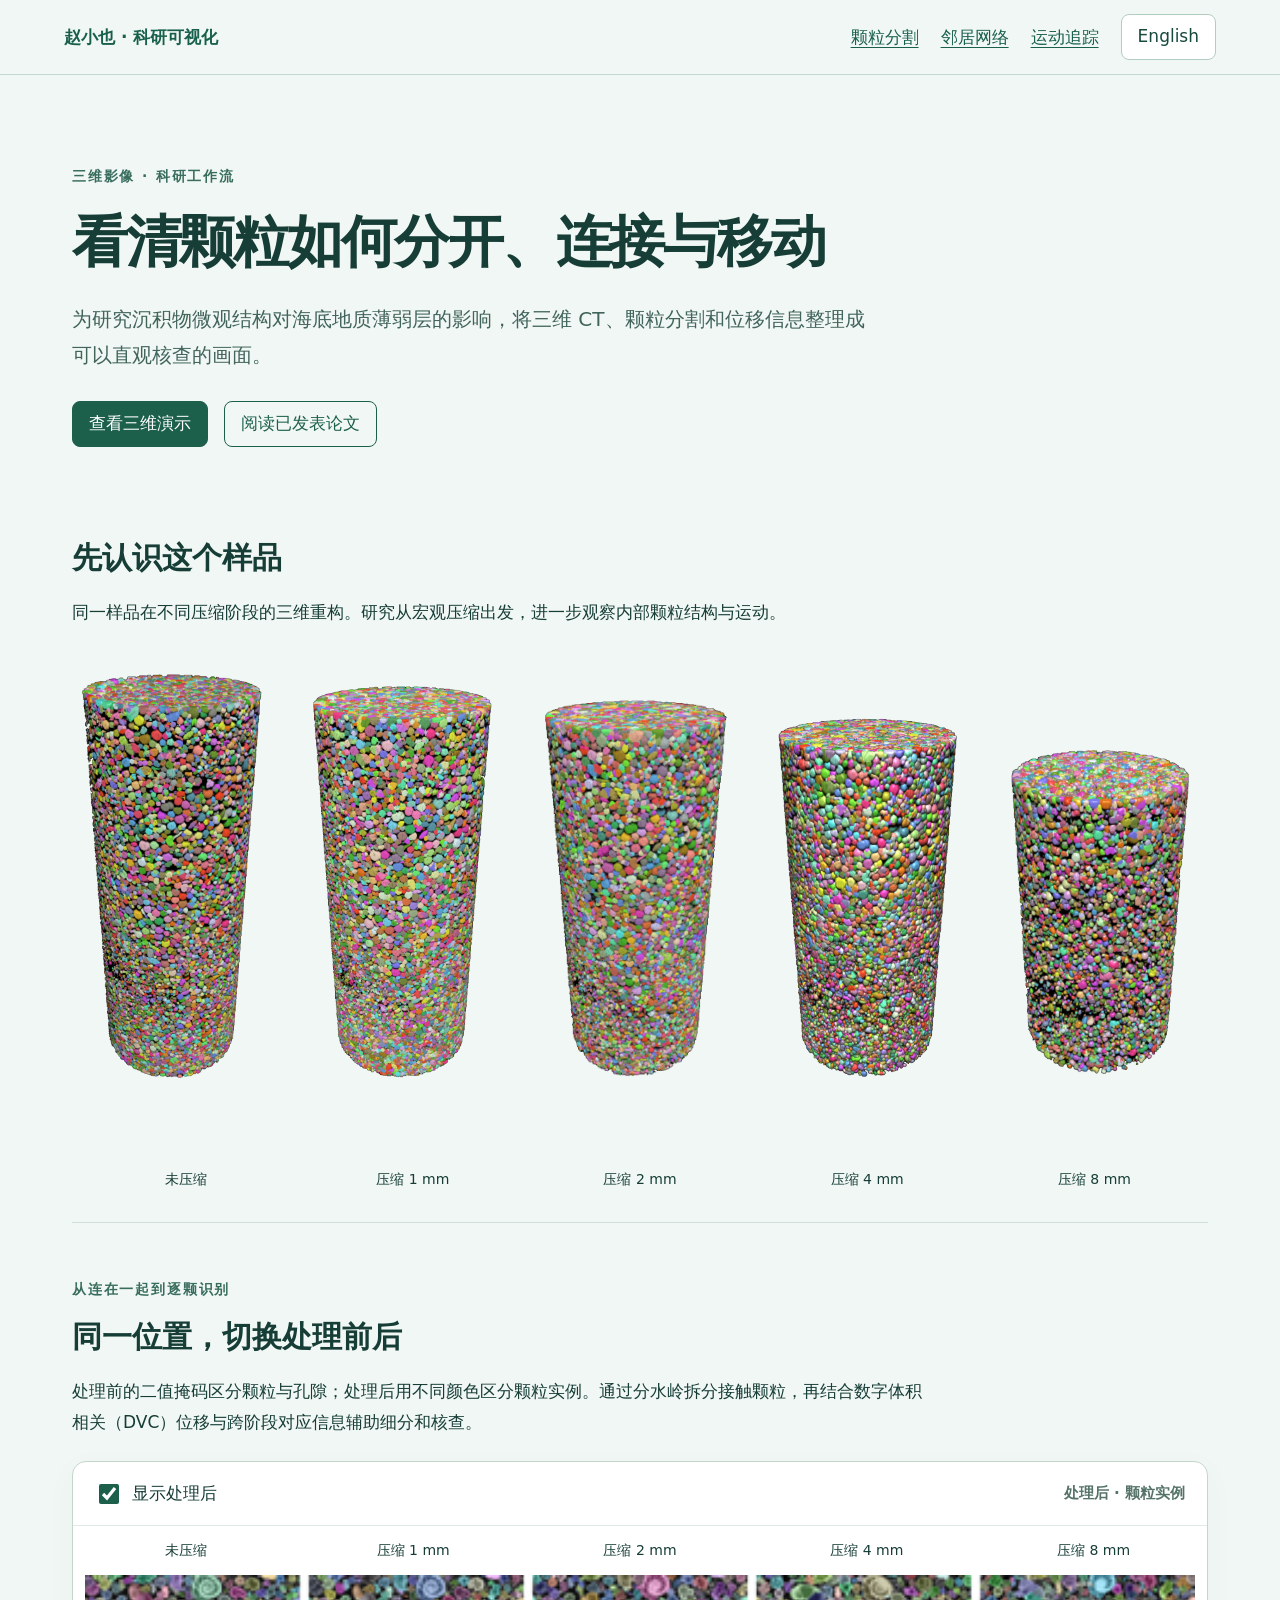
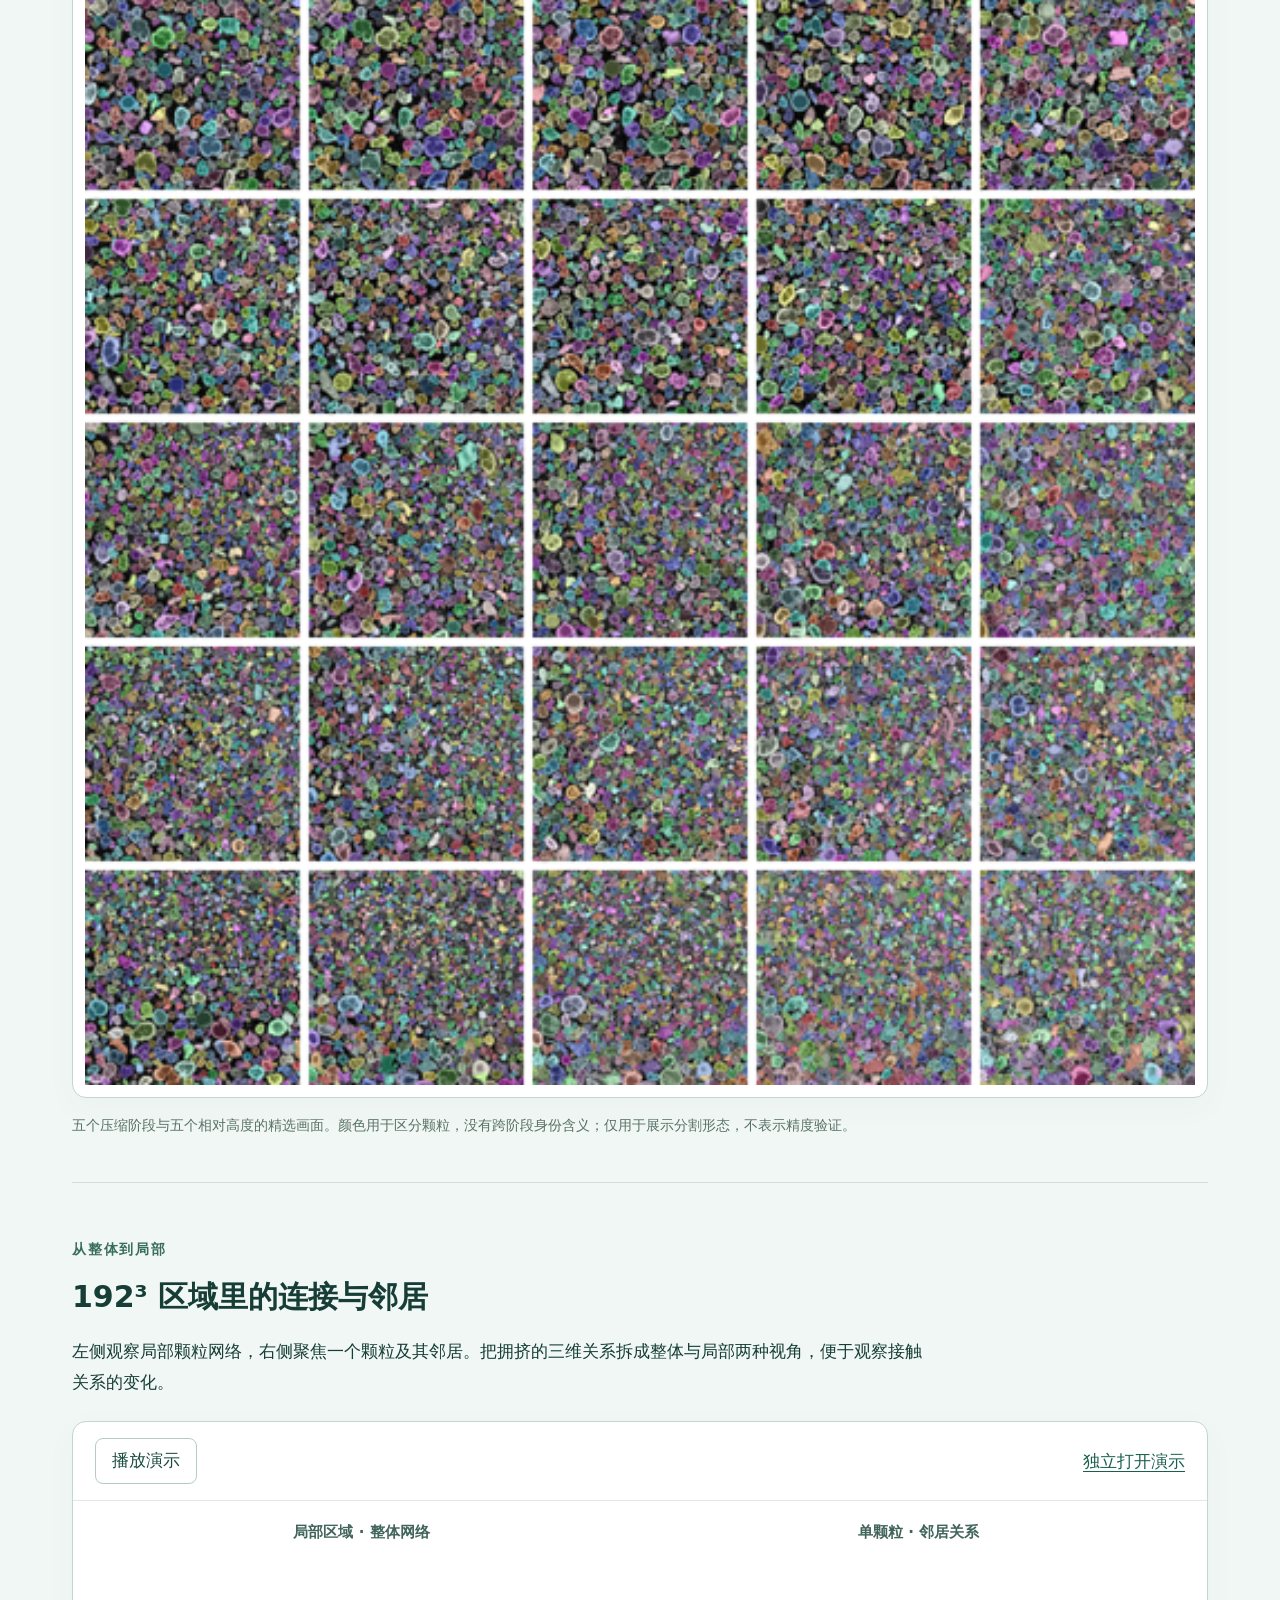
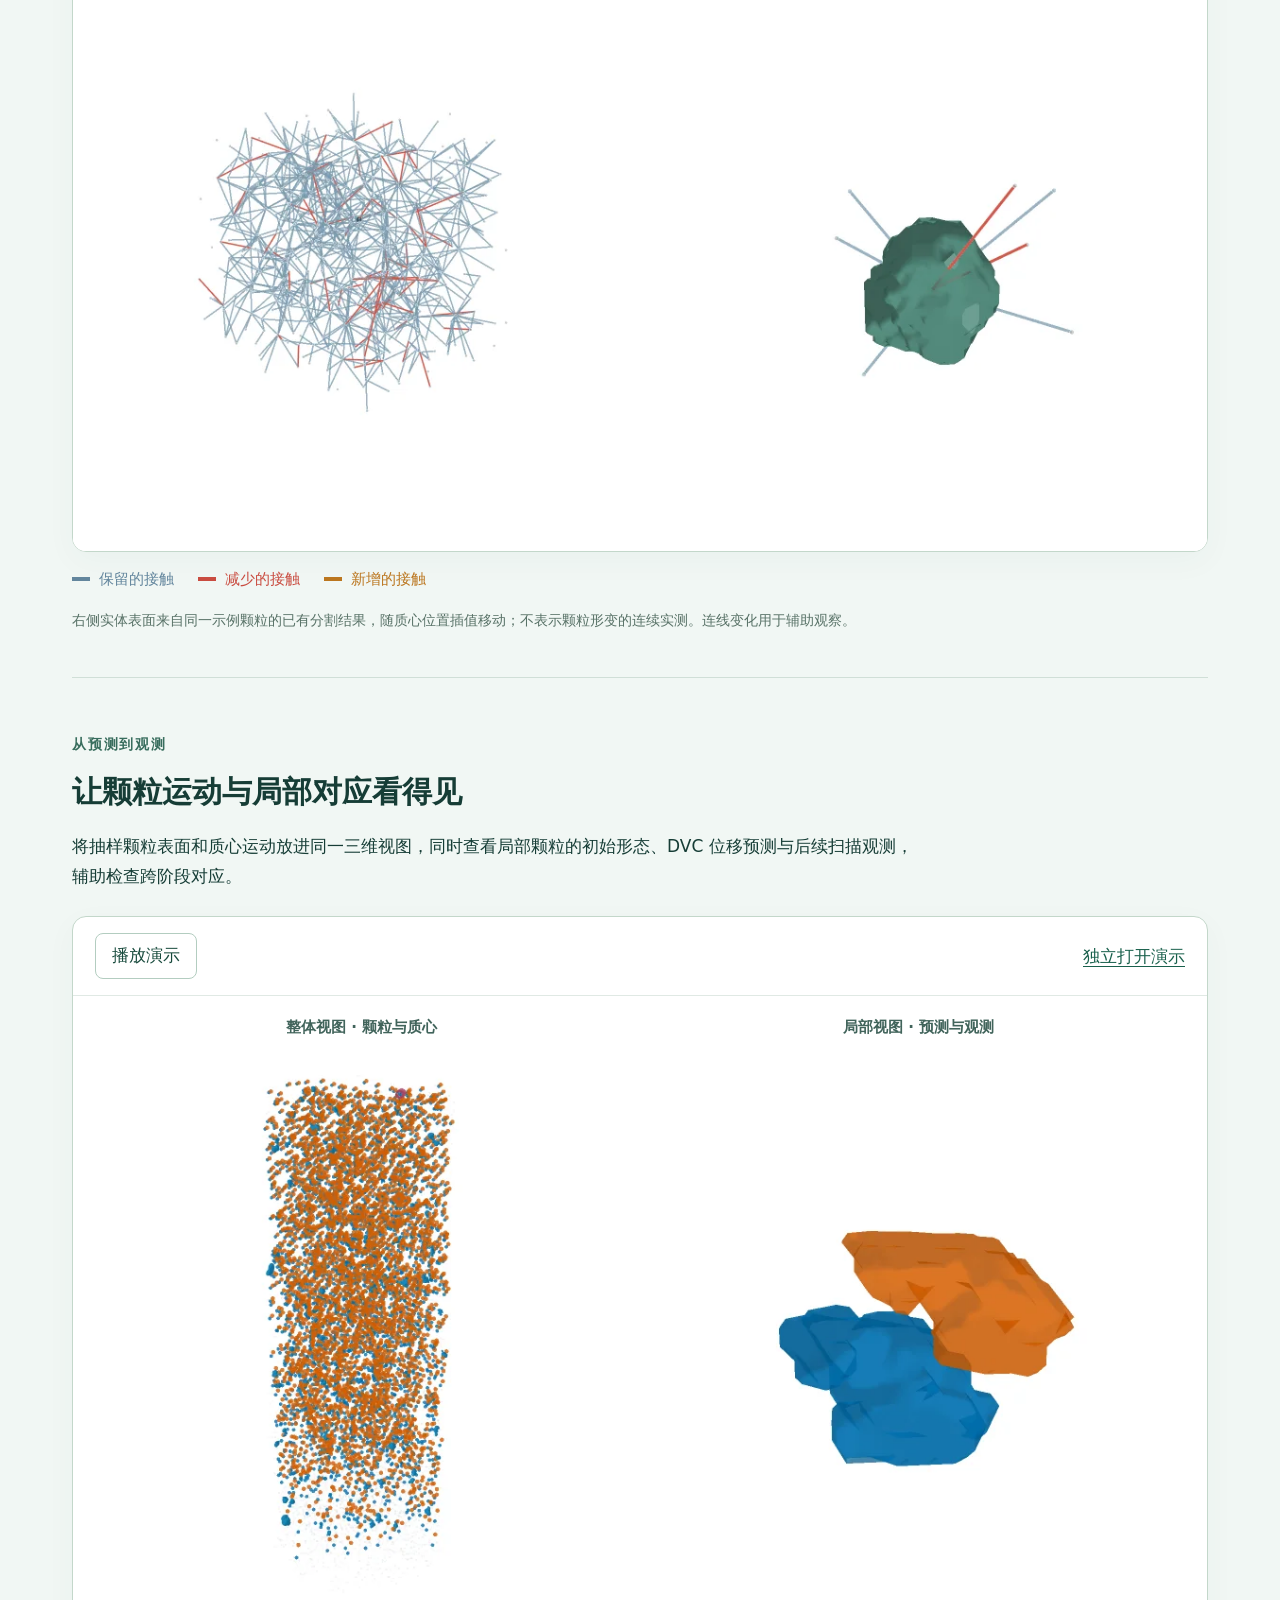
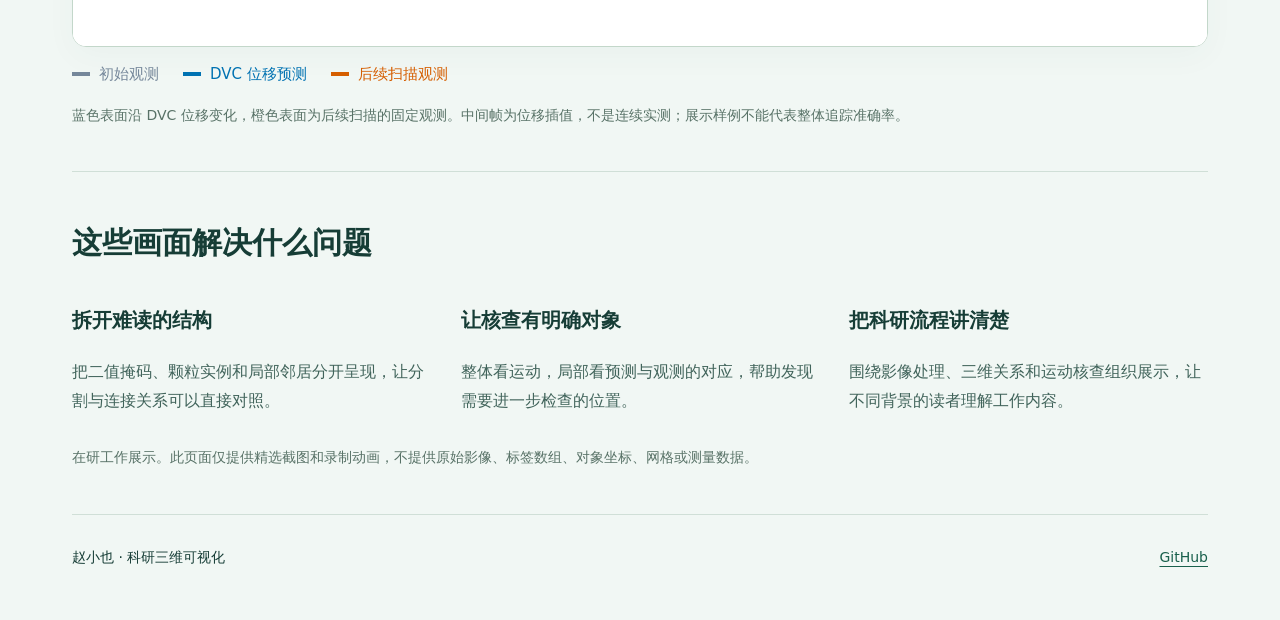
==== docs/index.html @ e80235df "Publish raster-only research visualization showcase" ====
<!doctype html><html lang="zh-CN"><head><meta charset="utf-8"><meta name="viewport" content="width=device-width,initial-scale=1"><meta name="description" content="赵小也的科研三维可视化作品展示：颗粒分割、邻居网络与DVC运动。"><title>科研三维可视化 · 赵小也</title><link rel="stylesheet" href="style.css"></head><body>
<nav><a class="brand" href="#" data-t="name"></a><div><a href="#segmentation" data-t="navSeg"></a><a href="#contacts" data-t="navContact"></a><a href="#motion" data-t="navMotion"></a><button id="language" type="button">English</button></div></nav>
<main><header><p class="eyebrow" data-t="eyebrow"></p><h1 data-t="title"></h1><p class="lead" data-t="lead"></p><div class="actions"><a class="button" href="#contacts" data-t="start"></a><a class="button secondary" href="https://doi.org/10.1016/j.aiig.2026.100273" target="_blank" rel="noopener" data-t="paper"></a></div></header>
<section class="overview"><h2 data-t="sampleTitle"></h2><p data-t="sampleText"></p><div class="stage-figure"><div class="stage-images" style="aspect-ratio:9774935/4310360"><img class="stage-render" style="left:0.000000%;top:0.000000%;width:18.290209%;height:88.218362%" data-stage-alt="0" src="assets/stage-0-3d.png" alt=""><img class="stage-render" style="left:19.457756%;top:2.388014%;width:18.484767%;height:88.218362%" data-stage-alt="1" src="assets/stage-1-3d.png" alt=""><img class="stage-render" style="left:38.569934%;top:7.070036%;width:24.349031%;height:78.309677%" data-stage-alt="2" src="assets/stage-2-3d.png" alt=""><img class="stage-render" style="left:61.532133%;top:8.992103%;width:17.589058%;height:77.411910%" data-stage-alt="4" src="assets/stage-4-3d.png" alt=""><img class="stage-render" style="left:80.431686%;top:2.388014%;width:19.568314%;height:97.611986%" data-stage-alt="8" src="assets/stage-8-3d.png" alt=""></div><div class="mosaic-head"><span data-t="s0"></span><span data-t="s1"></span><span data-t="s2"></span><span data-t="s4"></span><span data-t="s8"></span></div></div></section>
<section id="segmentation"><div class="section-intro"><p class="eyebrow" data-t="segLabel"></p><h2 data-t="segTitle"></h2><p data-t="segText"></p></div><div class="panel"><div class="control"><label><input type="checkbox" id="processed" checked> <span data-t="toggleSeg"></span></label><strong id="segState"></strong></div><div class="mosaic-head"><span data-t="s0"></span><span data-t="s1"></span><span data-t="s2"></span><span data-t="s4"></span><span data-t="s8"></span></div><img id="segImage" class="mosaic" src="assets/segmentation-after.png?v=20261121b" alt=""></div><p class="caption" data-t="segNote"></p></section>
<section id="contacts"><div class="section-intro"><p class="eyebrow" data-t="contactLabel"></p><h2 data-t="contactTitle"></h2><p data-t="contactText"></p></div><div class="panel"><div class="control"><button data-animation="contacts" data-t="play"></button><a href="viewer.html?demo=contacts" data-t="open"></a></div><div class="view-labels"><strong data-t="network"></strong><strong data-t="neighbors"></strong></div><img id="contactsAnimation" class="animation" src="assets/contacts-poster.webp?v=20261121b" alt=""></div><p class="legend"><span class="retained" data-t="retained"></span><span class="lost" data-t="lost"></span><span class="gained" data-t="gained"></span></p><p class="caption" data-t="contactNote"></p></section>
<section id="motion"><div class="section-intro"><p class="eyebrow" data-t="motionLabel"></p><h2 data-t="motionTitle"></h2><p data-t="motionText"></p></div><div class="panel"><div class="control"><button data-animation="motion" data-t="play"></button><a href="viewer.html?demo=motion" data-t="open"></a></div><div class="view-labels"><strong data-t="global"></strong><strong data-t="local"></strong></div><img id="motionAnimation" class="animation" src="assets/motion-poster.webp" alt=""></div><p class="legend"><span class="initial" data-t="initial"></span><span class="prediction" data-t="prediction"></span><span class="observed" data-t="observed"></span></p><p class="caption" data-t="motionNote"></p></section>
<section class="closing"><h2 data-t="valueTitle"></h2><div class="value-grid"><article><h3 data-t="v1"></h3><p data-t="v1Text"></p></article><article><h3 data-t="v2"></h3><p data-t="v2Text"></p></article><article><h3 data-t="v3"></h3><p data-t="v3Text"></p></article></div><p class="caption" data-t="scope"></p></section>
</main><footer><span data-t="footer"></span><a href="https://github.com/zhaoxiaoye1/ct-visualization-showcase">GitHub</a></footer><script src="app.js?v=20261121b"></script></body></html>
---- docs/style.css ----
*{box-sizing:border-box}html{scroll-behavior:smooth;scroll-padding-top:90px}body{margin:0;background:#f1f7f4;color:#163d36;font:17px/1.8 system-ui,-apple-system,"Microsoft YaHei",sans-serif}nav{position:sticky;top:0;z-index:2;display:flex;align-items:center;justify-content:space-between;padding:14px max(5vw,20px);border-bottom:1px solid #c5d8ce;background:#f1f7f4f5;backdrop-filter:blur(12px)}nav div{display:flex;gap:22px;align-items:center}a{color:#19604c;text-underline-offset:4px}.brand{text-decoration:none;font-weight:750}.eyebrow{font-size:14px;letter-spacing:.13em;color:#386d5d;font-weight:650}main{max-width:1200px;padding:0 32px;margin:auto}header{max-width:900px;padding:75px 0 40px}h1{font-size:clamp(36px,4.4vw,60px);line-height:1.25;letter-spacing:-.04em;margin:18px 0 24px}h2{font-size:30px;line-height:1.4;margin:10px 0 18px}h3{font-size:20px}p{margin:14px 0;max-width:920px}.lead{font-size:20px;color:#41645b;max-width:800px}section{padding:40px 0 30px;border-bottom:1px solid #d0dfd7}.section-intro{max-width:850px;margin-bottom:24px}.actions,.control{display:flex;gap:16px;align-items:center;flex-wrap:wrap}.actions{margin-top:28px}button,.button{font:inherit;line-height:1.4;cursor:pointer;border:1px solid #b3cdc0;border-radius:8px;padding:10px 16px;color:#174a3c;background:white;text-decoration:none}.button{background:#1c604b;color:white;border-color:#1c604b}.secondary{background:transparent;color:#1c604b}.panel{border:1px solid #c3d7ca;background:white;border-radius:14px;overflow:hidden;box-shadow:0 9px 32px #1c604b09}.control{padding:16px 22px;border-bottom:1px solid #e0e9e4;justify-content:space-between}.control label{display:flex;align-items:center;gap:10px}.control input{width:20px;height:20px;accent-color:#1c604b}.control strong{font-size:15px;color:#557369}.stages{display:grid;grid-template-columns:repeat(5,1fr);gap:14px;margin:24px 0 12px}.stages figure{margin:0;display:flex;flex-direction:column;justify-content:flex-end}.stages img{width:100%;height:270px;object-fit:contain}.stages figcaption{text-align:center;font-size:15px}.mosaic{display:block;width:100%;height:auto}.animation{display:block;width:100%;aspect-ratio:1200/640;object-fit:contain;background:white}.view-labels{display:grid;grid-template-columns:1fr 1fr;text-align:center;padding:18px 10px 0;font-size:15px;color:#41645b}.caption{font-size:14px;line-height:1.7;color:#587267;margin-top:16px}.legend{display:flex;gap:24px;flex-wrap:wrap;font-size:15px}.legend span:before{content:"";display:inline-block;width:18px;height:4px;margin-right:9px;vertical-align:middle;background:currentColor}.retained{color:#63869d}.lost{color:#c94c40}.gained{color:#bb761f}.initial{color:#75879a}.prediction{color:#0072b2}.observed{color:#d55e00}.value-grid{display:grid;grid-template-columns:repeat(3,1fr);gap:30px}.value-grid p{color:#41645b;font-size:16px}footer{max-width:1200px;margin:auto;padding:30px 32px 50px;display:flex;justify-content:space-between;font-size:14px}button:focus-visible,a:focus-visible,input:focus-visible{outline:3px solid #e0a73c;outline-offset:4px}.viewer main{max-width:1450px}.viewer header{padding:25px 0 10px}.viewer h1{font-size:32px}.viewer section{padding-top:0}@media(max-width:700px){body{font-size:16px}nav{align-items:flex-start;gap:16px}nav div{gap:12px;flex-wrap:wrap;justify-content:flex-end;font-size:14px}nav div a{display:none}main{padding:0 18px}header{padding-top:42px}h2{font-size:25px}.lead{font-size:18px}.stages{gap:5px}.stages img{height:150px}.stages figcaption{font-size:12px}.value-grid{grid-template-columns:1fr;gap:4px}.view-labels{font-size:12px;padding-top:12px}.legend{gap:12px}.control{padding:12px;gap:10px}footer{padding:24px 18px}.control strong{font-size:13px}}@media(prefers-reduced-motion:reduce){html{scroll-behavior:auto}}
.mosaic-head{display:grid;grid-template-columns:repeat(5,1fr);text-align:center;font-size:14px;padding:12px 0}.mosaic{padding:0 12px 12px}@media(max-width:700px){.mosaic-head{font-size:11px}}
.stage-figure{margin-top:28px}.stage-images{position:relative;width:100%}.stage-render{position:absolute;object-fit:contain}.stage-figure>.mosaic-head{padding:10px 0 0}
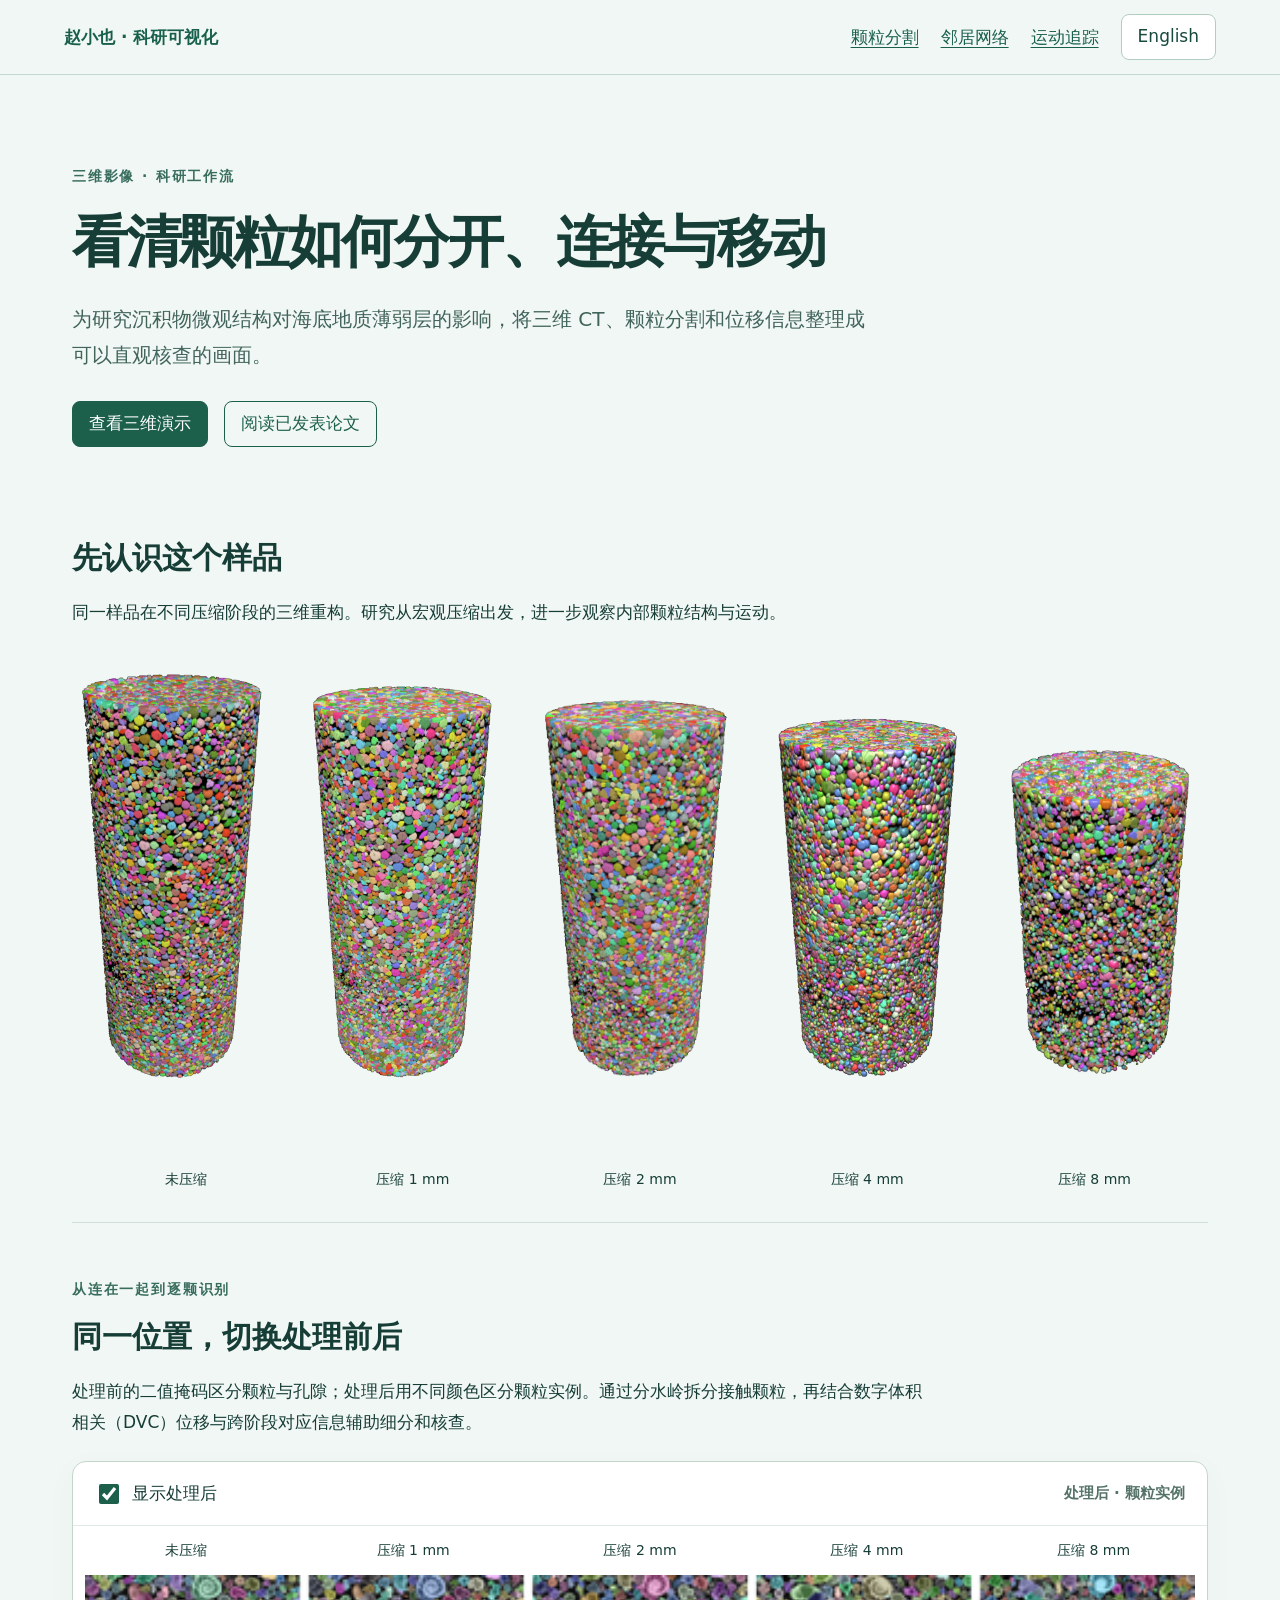
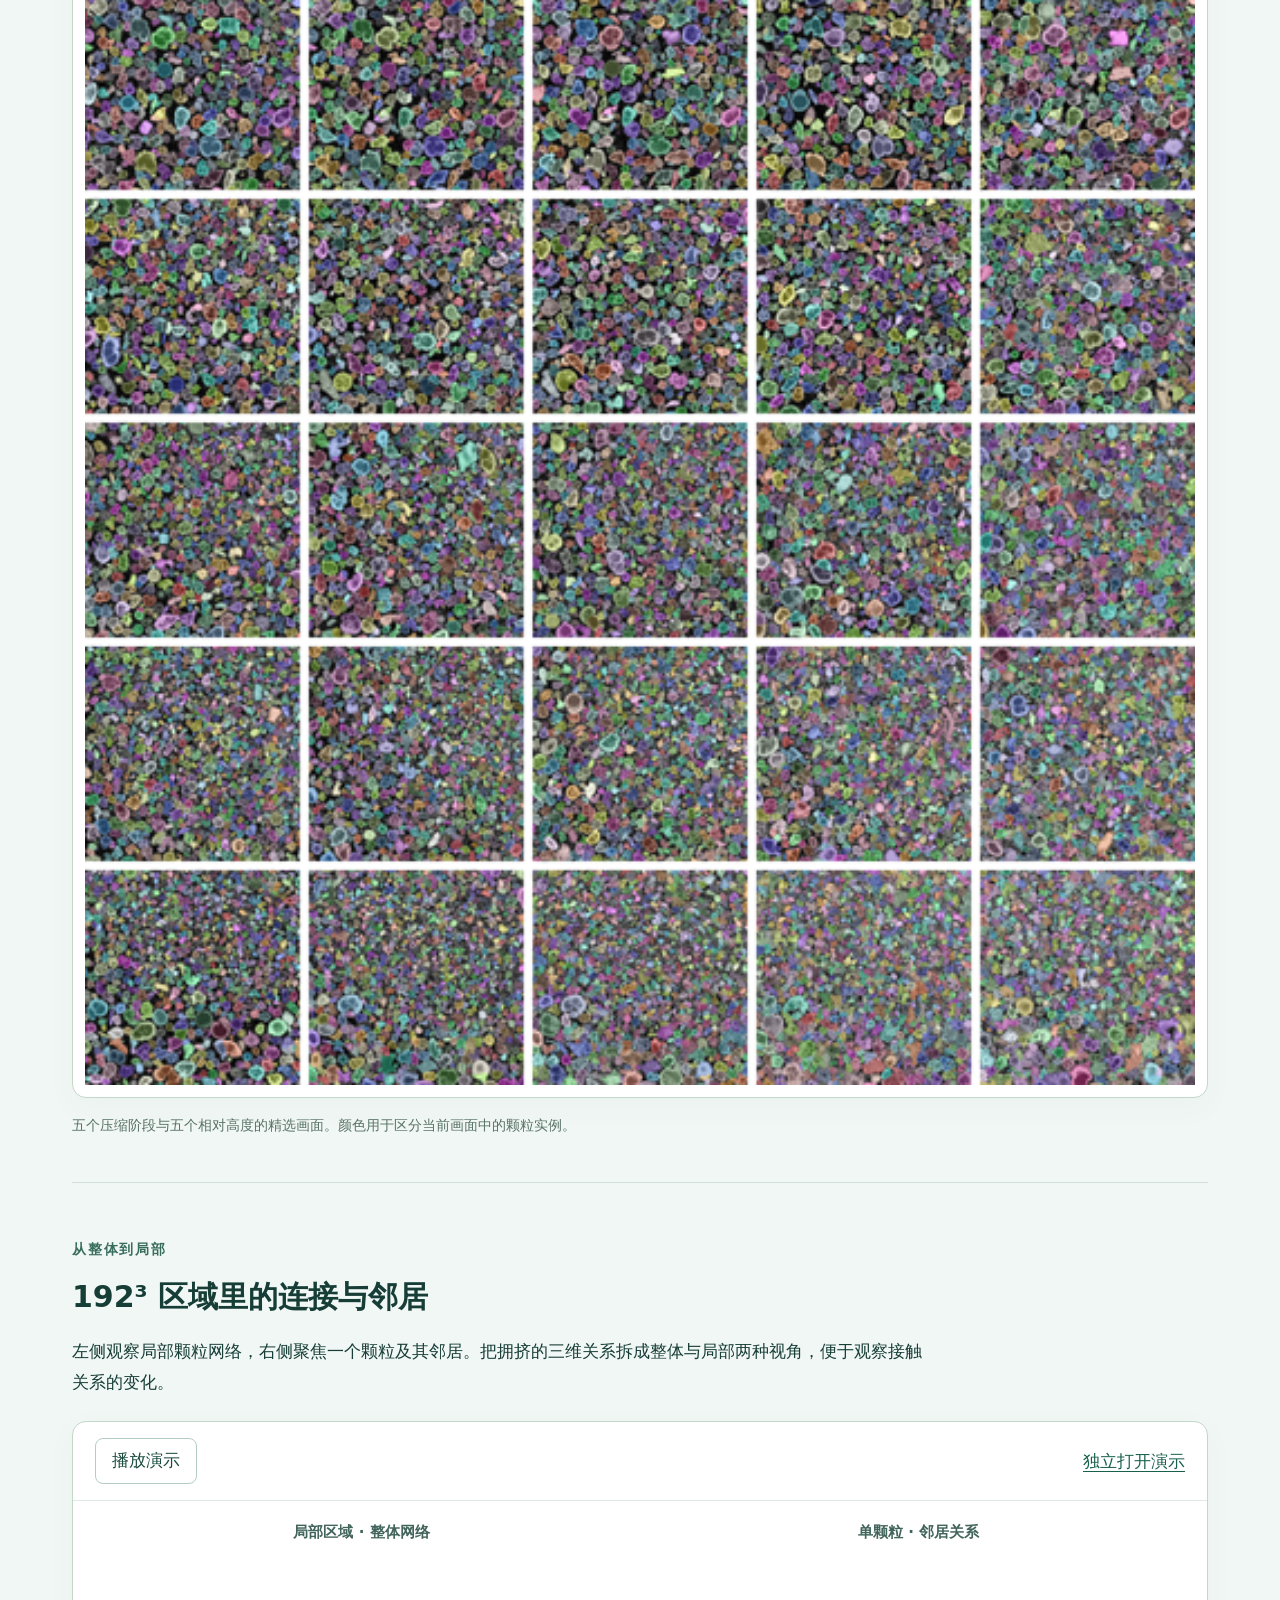
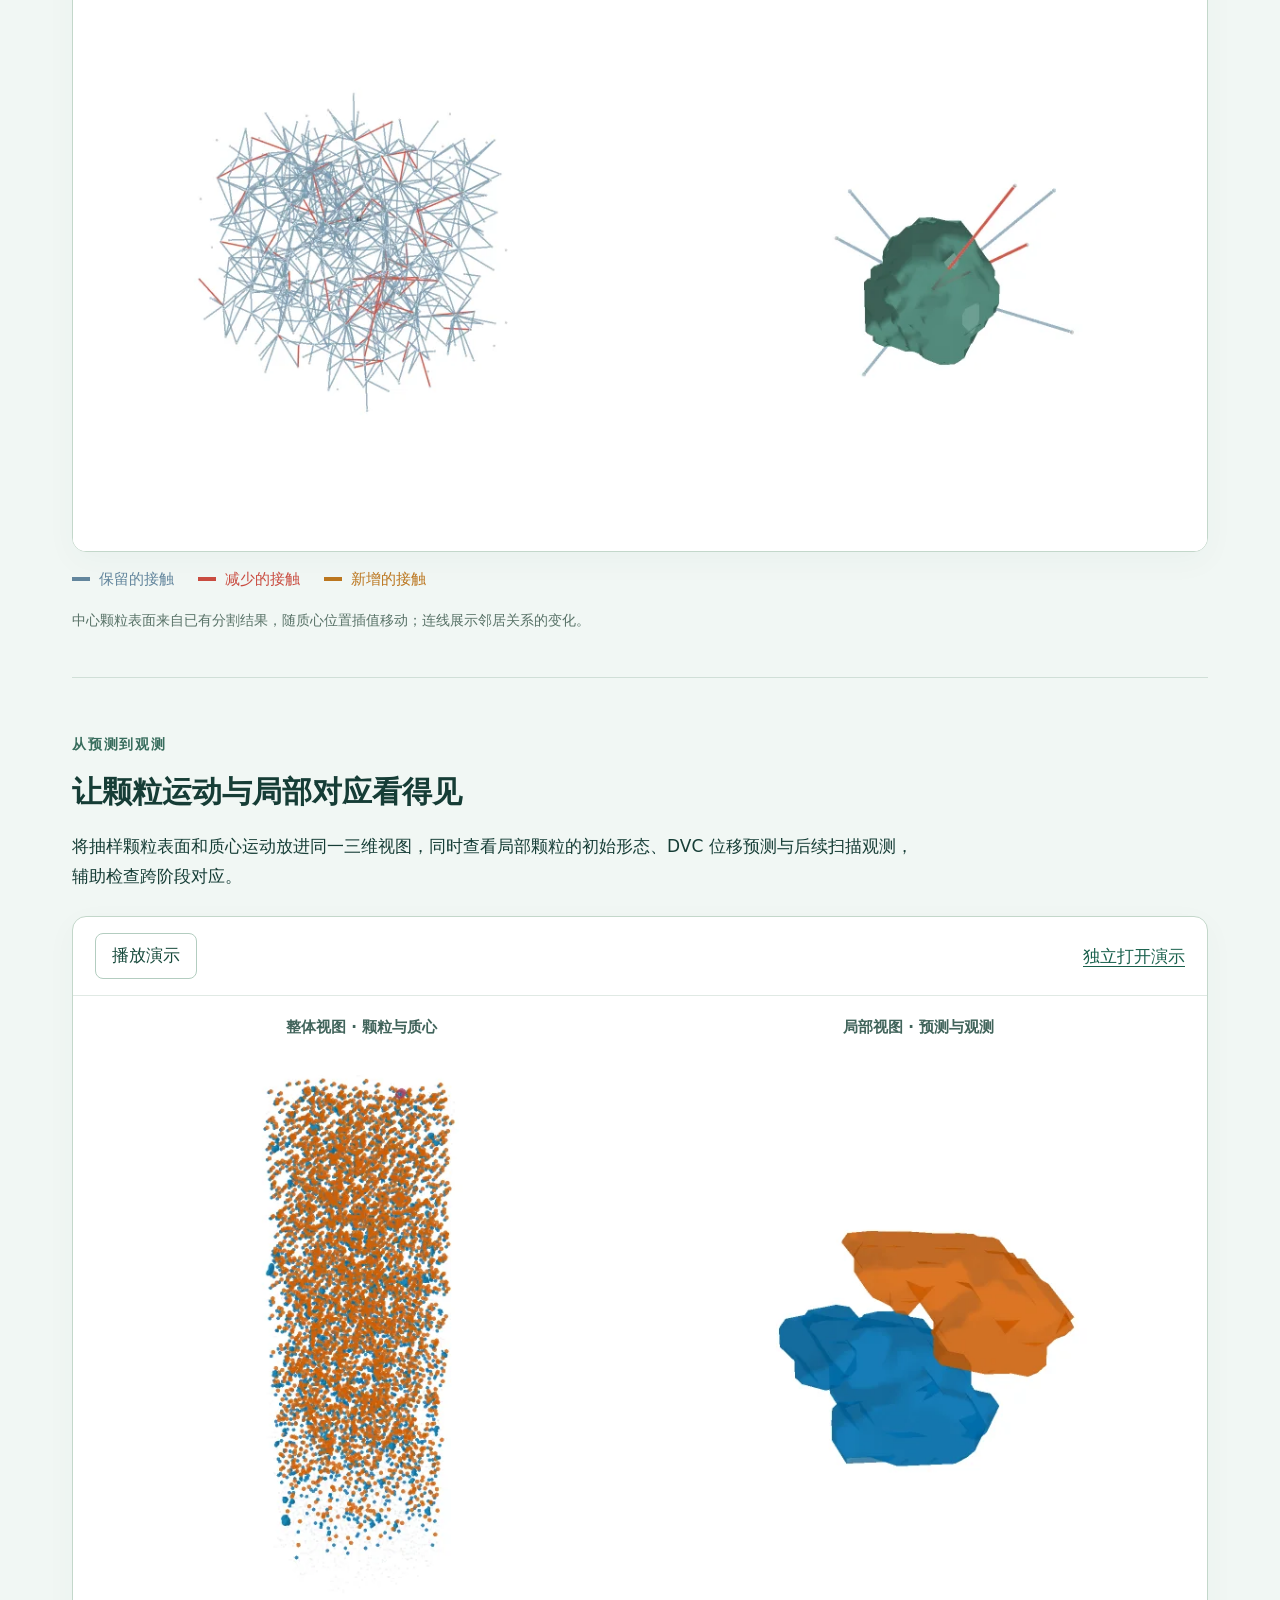
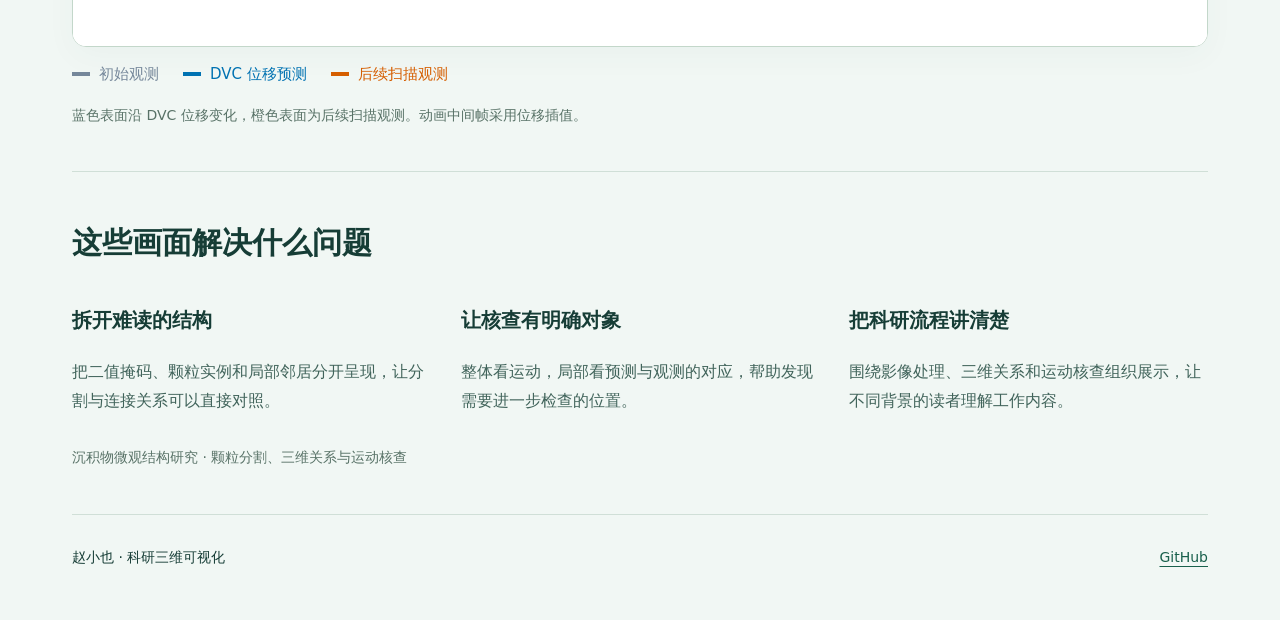
==== commit 7f40632f: "Simplify project introductions and presentation notes" ====
--- a/docs/index.html
+++ b/docs/index.html
@@ -6,4 +6,4 @@
 <section id="contacts"><div class="section-intro"><p class="eyebrow" data-t="contactLabel"></p><h2 data-t="contactTitle"></h2><p data-t="contactText"></p></div><div class="panel"><div class="control"><button data-animation="contacts" data-t="play"></button><a href="viewer.html?demo=contacts" data-t="open"></a></div><div class="view-labels"><strong data-t="network"></strong><strong data-t="neighbors"></strong></div><img id="contactsAnimation" class="animation" src="assets/contacts-poster.webp?v=20261121b" alt=""></div><p class="legend"><span class="retained" data-t="retained"></span><span class="lost" data-t="lost"></span><span class="gained" data-t="gained"></span></p><p class="caption" data-t="contactNote"></p></section>
 <section id="motion"><div class="section-intro"><p class="eyebrow" data-t="motionLabel"></p><h2 data-t="motionTitle"></h2><p data-t="motionText"></p></div><div class="panel"><div class="control"><button data-animation="motion" data-t="play"></button><a href="viewer.html?demo=motion" data-t="open"></a></div><div class="view-labels"><strong data-t="global"></strong><strong data-t="local"></strong></div><img id="motionAnimation" class="animation" src="assets/motion-poster.webp" alt=""></div><p class="legend"><span class="initial" data-t="initial"></span><span class="prediction" data-t="prediction"></span><span class="observed" data-t="observed"></span></p><p class="caption" data-t="motionNote"></p></section>
 <section class="closing"><h2 data-t="valueTitle"></h2><div class="value-grid"><article><h3 data-t="v1"></h3><p data-t="v1Text"></p></article><article><h3 data-t="v2"></h3><p data-t="v2Text"></p></article><article><h3 data-t="v3"></h3><p data-t="v3Text"></p></article></div><p class="caption" data-t="scope"></p></section>
-</main><footer><span data-t="footer"></span><a href="https://github.com/zhaoxiaoye1/ct-visualization-showcase">GitHub</a></footer><script src="app.js?v=20261121b"></script></body></html>+</main><footer><span data-t="footer"></span><a href="https://github.com/zhaoxiaoye1/ct-visualization-showcase">GitHub</a></footer><script src="app.js?v=20261121c"></script></body></html>
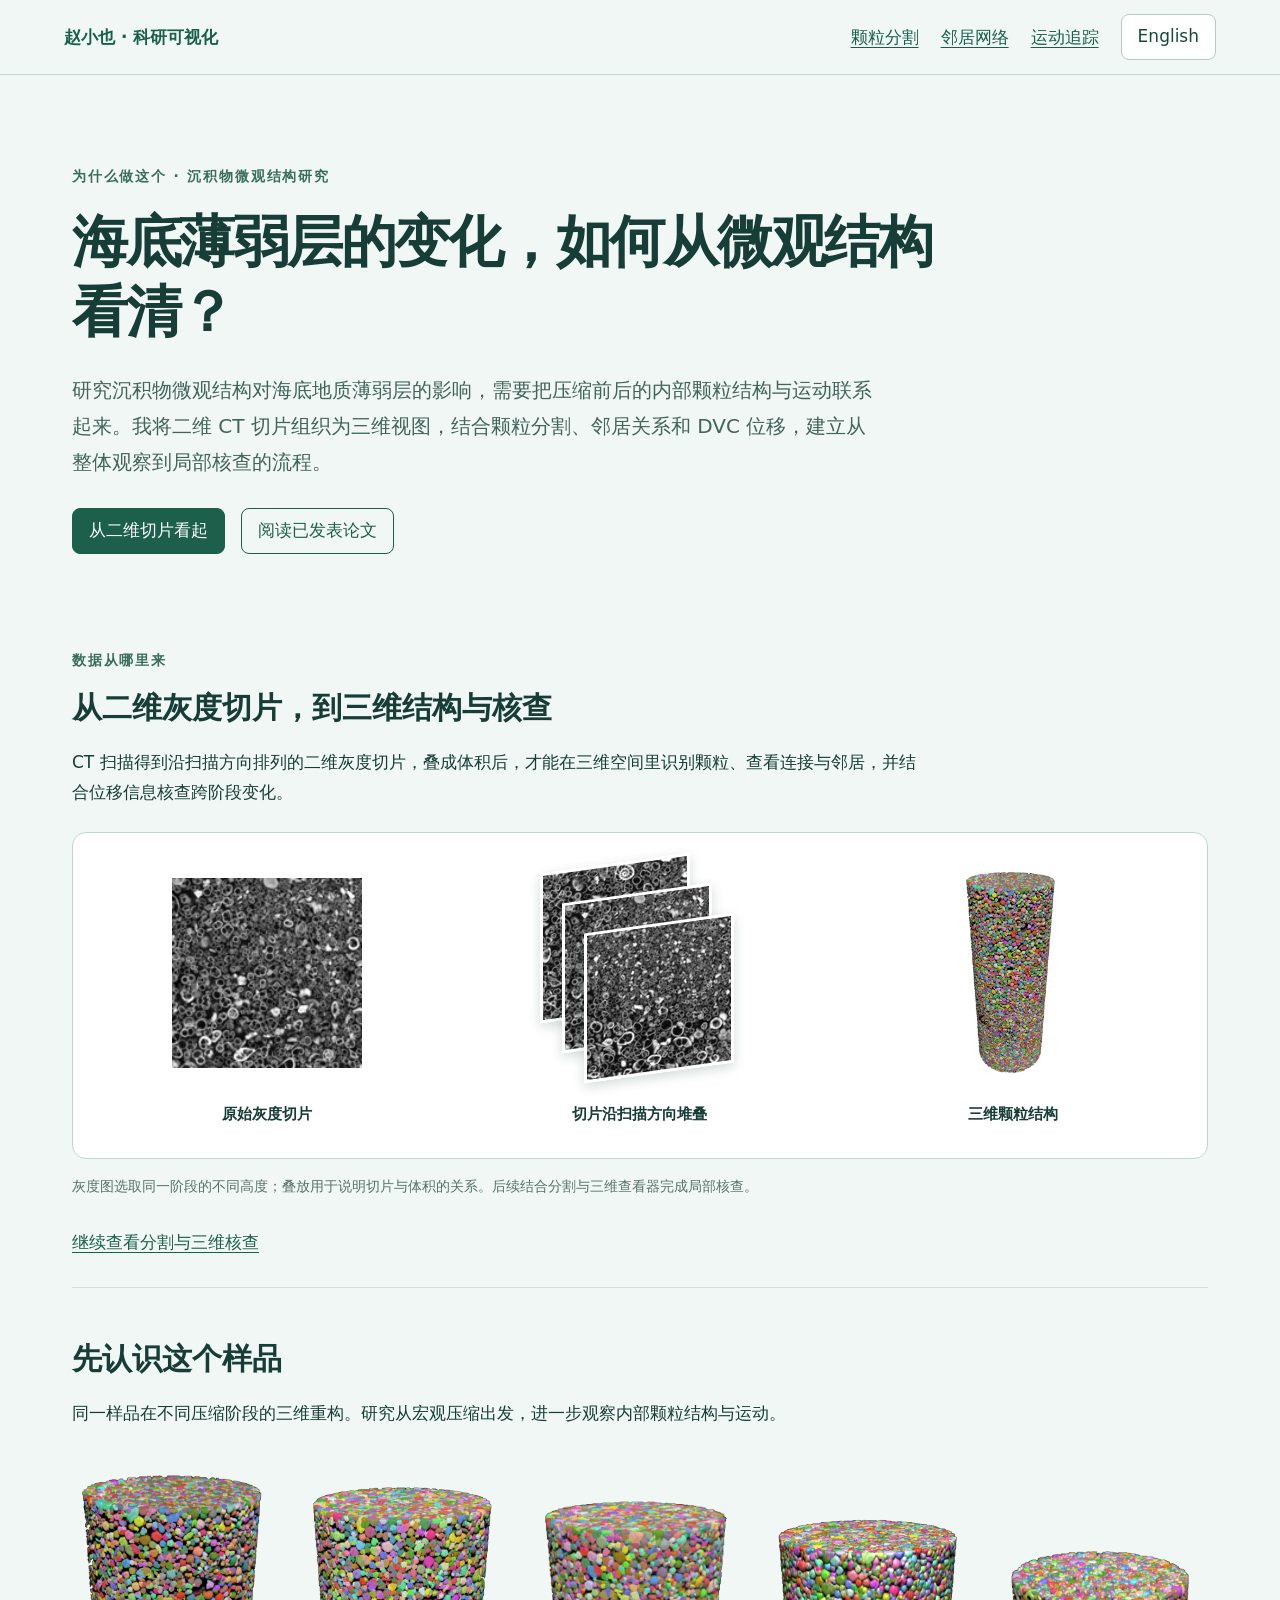
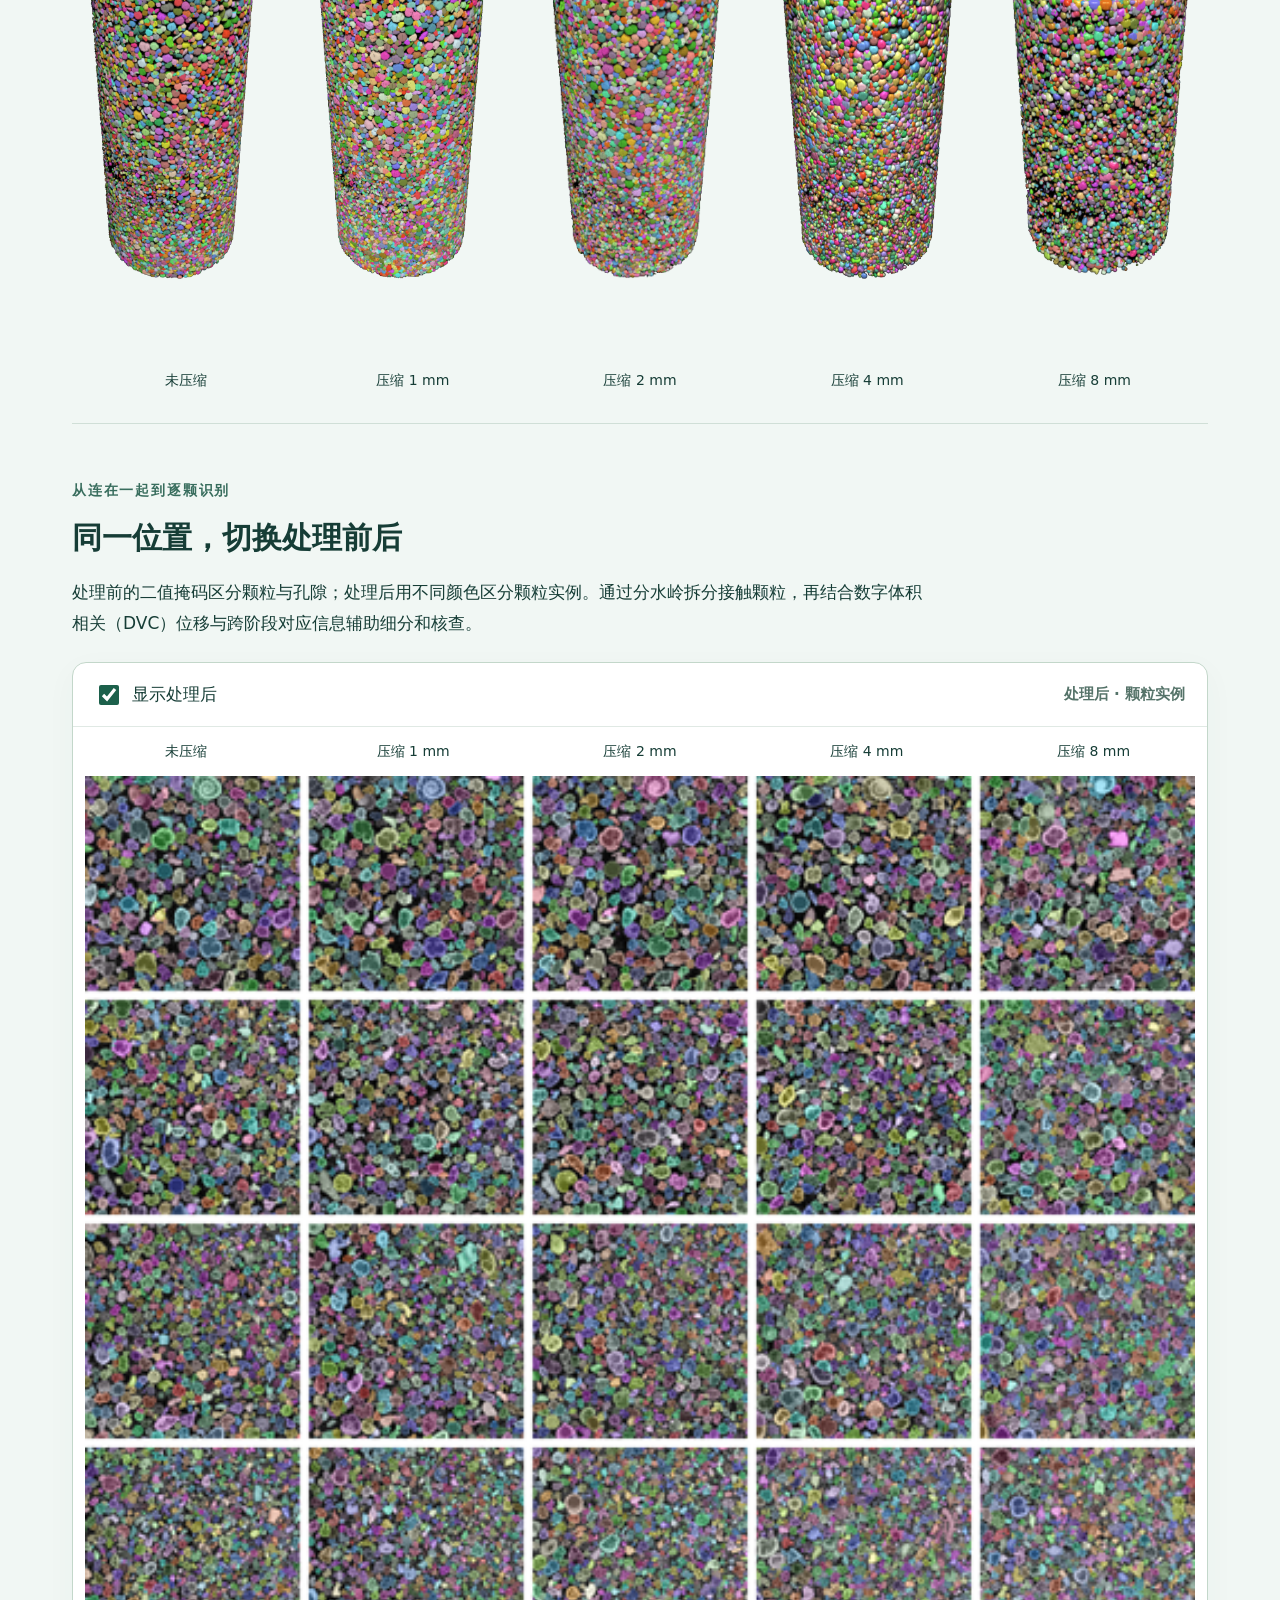
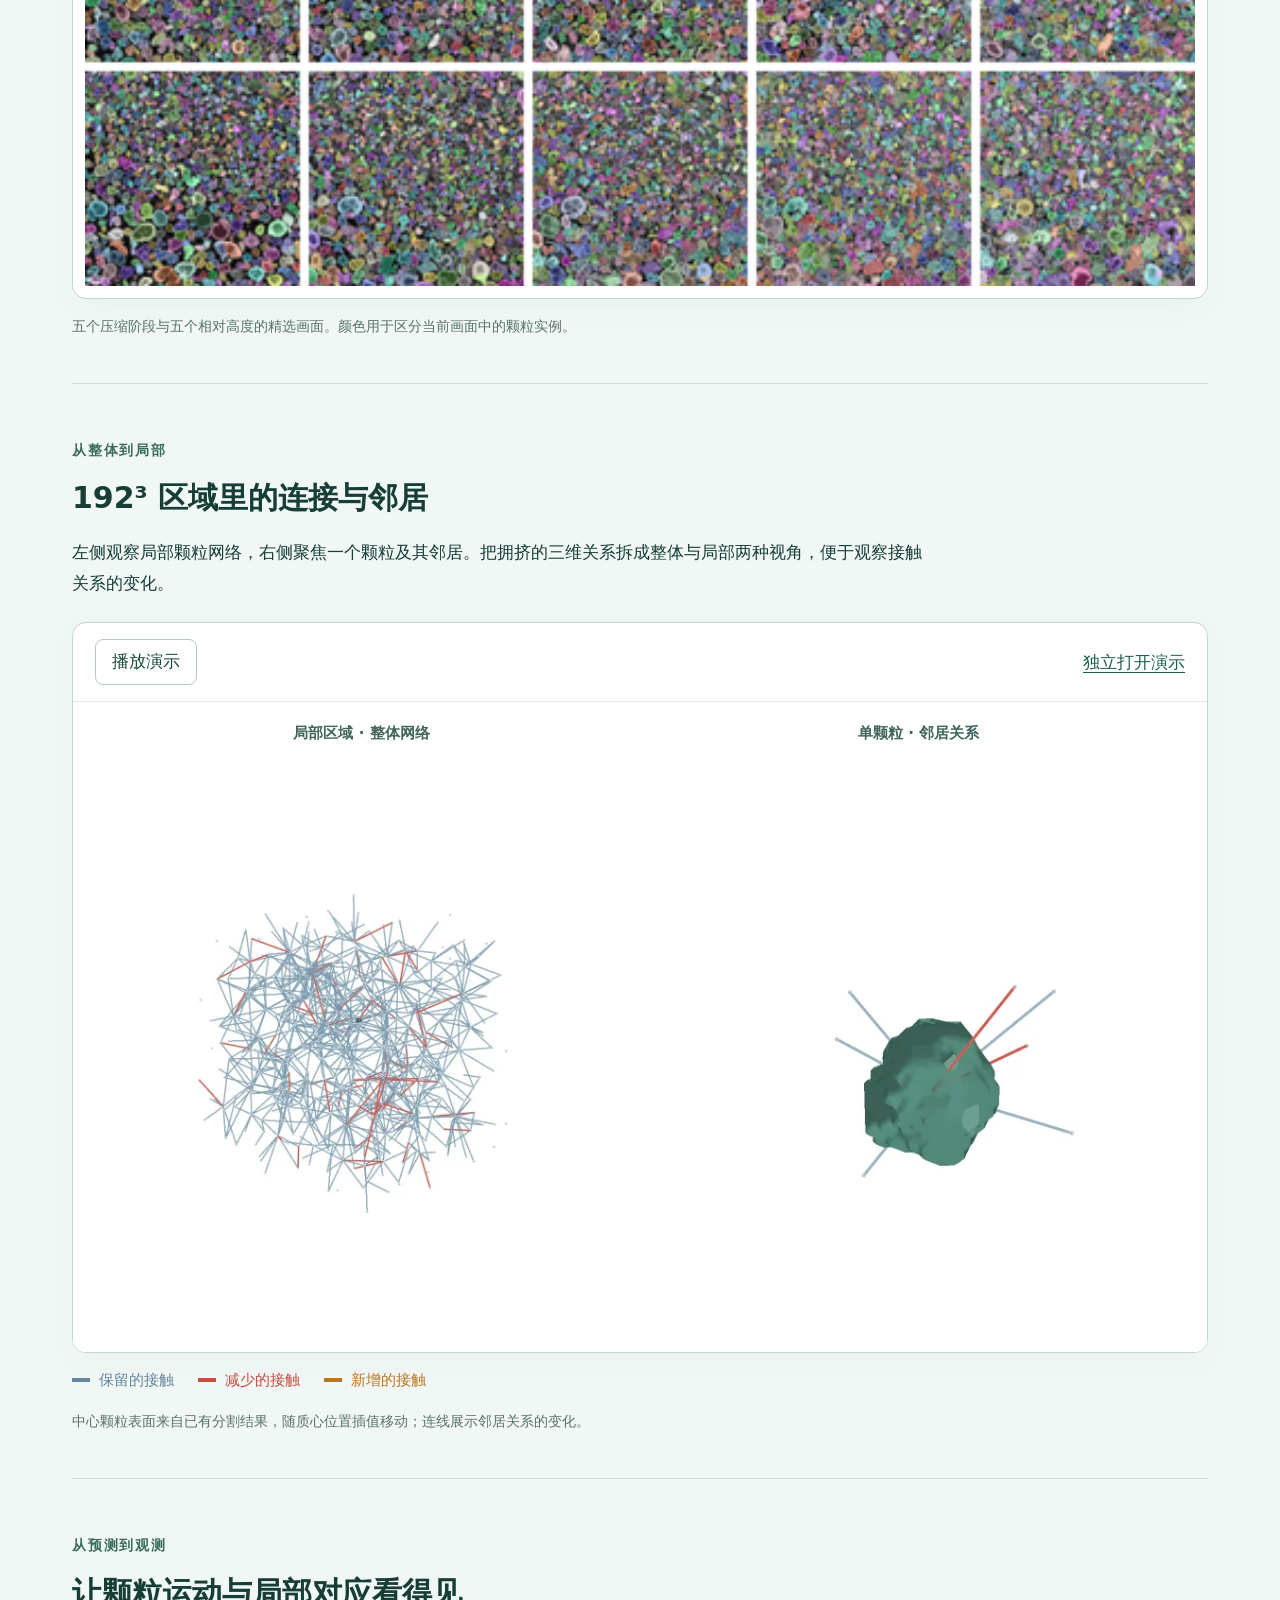
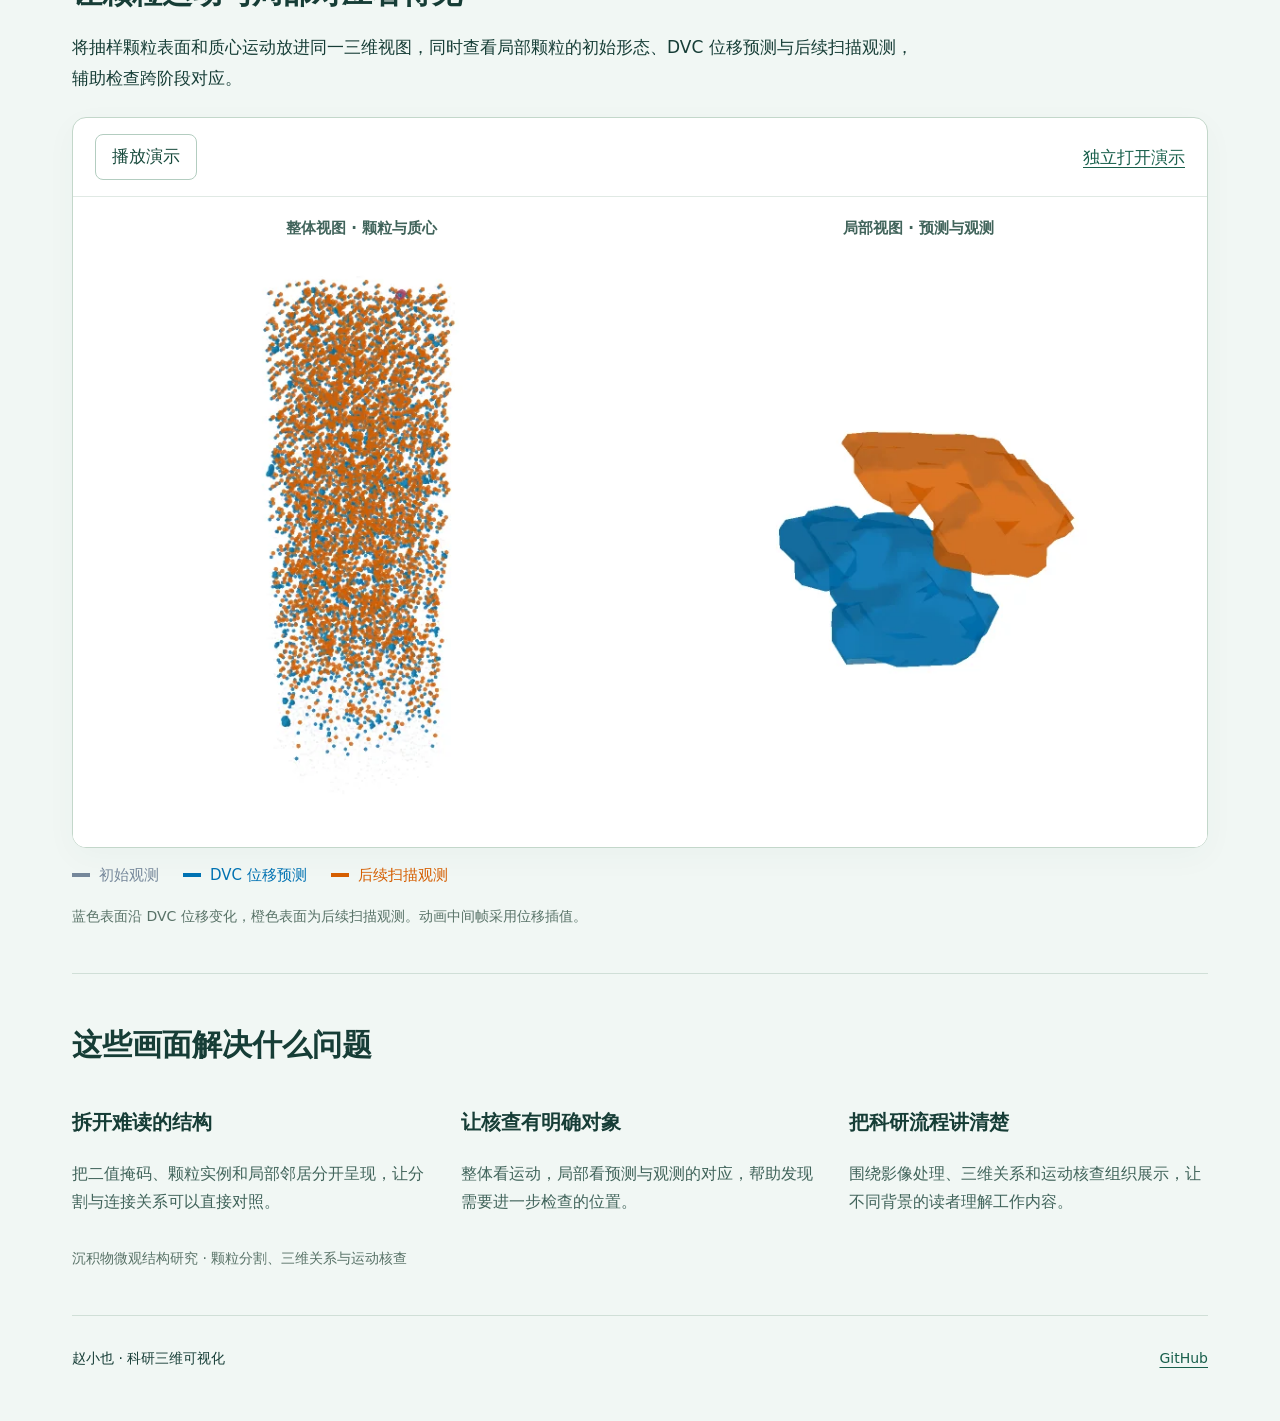
==== commit d13014f1: "Lead with project motivation and explain the input workflow" ====
--- a/docs/index.html
+++ b/docs/index.html
@@ -1,9 +1,9 @@
 <!doctype html><html lang="zh-CN"><head><meta charset="utf-8"><meta name="viewport" content="width=device-width,initial-scale=1"><meta name="description" content="赵小也的科研三维可视化作品展示：颗粒分割、邻居网络与DVC运动。"><title>科研三维可视化 · 赵小也</title><link rel="stylesheet" href="style.css"></head><body>
 <nav><a class="brand" href="#" data-t="name"></a><div><a href="#segmentation" data-t="navSeg"></a><a href="#contacts" data-t="navContact"></a><a href="#motion" data-t="navMotion"></a><button id="language" type="button">English</button></div></nav>
-<main><header><p class="eyebrow" data-t="eyebrow"></p><h1 data-t="title"></h1><p class="lead" data-t="lead"></p><div class="actions"><a class="button" href="#contacts" data-t="start"></a><a class="button secondary" href="https://doi.org/10.1016/j.aiig.2026.100273" target="_blank" rel="noopener" data-t="paper"></a></div></header>
-<section class="overview"><h2 data-t="sampleTitle"></h2><p data-t="sampleText"></p><div class="stage-figure"><div class="stage-images" style="aspect-ratio:9774935/4310360"><img class="stage-render" style="left:0.000000%;top:0.000000%;width:18.290209%;height:88.218362%" data-stage-alt="0" src="assets/stage-0-3d.png" alt=""><img class="stage-render" style="left:19.457756%;top:2.388014%;width:18.484767%;height:88.218362%" data-stage-alt="1" src="assets/stage-1-3d.png" alt=""><img class="stage-render" style="left:38.569934%;top:7.070036%;width:24.349031%;height:78.309677%" data-stage-alt="2" src="assets/stage-2-3d.png" alt=""><img class="stage-render" style="left:61.532133%;top:8.992103%;width:17.589058%;height:77.411910%" data-stage-alt="4" src="assets/stage-4-3d.png" alt=""><img class="stage-render" style="left:80.431686%;top:2.388014%;width:19.568314%;height:97.611986%" data-stage-alt="8" src="assets/stage-8-3d.png" alt=""></div><div class="mosaic-head"><span data-t="s0"></span><span data-t="s1"></span><span data-t="s2"></span><span data-t="s4"></span><span data-t="s8"></span></div></div></section>
+<main><header><p class="eyebrow" data-t="eyebrow"></p><h1 data-t="title"></h1><p class="lead" data-t="lead"></p><div class="actions"><a class="button" href="#from-slices" data-t="start"></a><a class="button secondary" href="https://doi.org/10.1016/j.aiig.2026.100273" target="_blank" rel="noopener" data-t="paper"></a></div></header>
+<section id="from-slices"><div class="section-intro"><p class="eyebrow" data-t="sliceLabel"></p><h2 data-t="sliceTitle"></h2><p data-t="sliceText"></p></div><div class="slice-workflow"><figure><img src="assets/ct-slice-middle.png" data-slice-alt="sliceSingle" alt=""><figcaption data-t="sliceSingle"></figcaption></figure><figure><div class="slice-stack"><img src="assets/ct-slice-top.png" alt=""><img src="assets/ct-slice-middle.png" alt=""><img src="assets/ct-slice-bottom.png" alt=""></div><figcaption data-t="sliceStack"></figcaption></figure><figure><img class="slice-volume" src="assets/stage-0-3d.png" data-slice-alt="sliceVolume" alt=""><figcaption data-t="sliceVolume"></figcaption></figure></div><p class="caption" data-t="sliceCaption"></p><div class="actions"><a href="#segmentation" data-t="sliceCheck"></a></div></section><section class="overview"><h2 data-t="sampleTitle"></h2><p data-t="sampleText"></p><div class="stage-figure"><div class="stage-images" style="aspect-ratio:9774935/4310360"><img class="stage-render" style="left:0.000000%;top:0.000000%;width:18.290209%;height:88.218362%" data-stage-alt="0" src="assets/stage-0-3d.png" alt=""><img class="stage-render" style="left:19.457756%;top:2.388014%;width:18.484767%;height:88.218362%" data-stage-alt="1" src="assets/stage-1-3d.png" alt=""><img class="stage-render" style="left:38.569934%;top:7.070036%;width:24.349031%;height:78.309677%" data-stage-alt="2" src="assets/stage-2-3d.png" alt=""><img class="stage-render" style="left:61.532133%;top:8.992103%;width:17.589058%;height:77.411910%" data-stage-alt="4" src="assets/stage-4-3d.png" alt=""><img class="stage-render" style="left:80.431686%;top:2.388014%;width:19.568314%;height:97.611986%" data-stage-alt="8" src="assets/stage-8-3d.png" alt=""></div><div class="mosaic-head"><span data-t="s0"></span><span data-t="s1"></span><span data-t="s2"></span><span data-t="s4"></span><span data-t="s8"></span></div></div></section>
 <section id="segmentation"><div class="section-intro"><p class="eyebrow" data-t="segLabel"></p><h2 data-t="segTitle"></h2><p data-t="segText"></p></div><div class="panel"><div class="control"><label><input type="checkbox" id="processed" checked> <span data-t="toggleSeg"></span></label><strong id="segState"></strong></div><div class="mosaic-head"><span data-t="s0"></span><span data-t="s1"></span><span data-t="s2"></span><span data-t="s4"></span><span data-t="s8"></span></div><img id="segImage" class="mosaic" src="assets/segmentation-after.png?v=20261121b" alt=""></div><p class="caption" data-t="segNote"></p></section>
 <section id="contacts"><div class="section-intro"><p class="eyebrow" data-t="contactLabel"></p><h2 data-t="contactTitle"></h2><p data-t="contactText"></p></div><div class="panel"><div class="control"><button data-animation="contacts" data-t="play"></button><a href="viewer.html?demo=contacts" data-t="open"></a></div><div class="view-labels"><strong data-t="network"></strong><strong data-t="neighbors"></strong></div><img id="contactsAnimation" class="animation" src="assets/contacts-poster.webp?v=20261121b" alt=""></div><p class="legend"><span class="retained" data-t="retained"></span><span class="lost" data-t="lost"></span><span class="gained" data-t="gained"></span></p><p class="caption" data-t="contactNote"></p></section>
 <section id="motion"><div class="section-intro"><p class="eyebrow" data-t="motionLabel"></p><h2 data-t="motionTitle"></h2><p data-t="motionText"></p></div><div class="panel"><div class="control"><button data-animation="motion" data-t="play"></button><a href="viewer.html?demo=motion" data-t="open"></a></div><div class="view-labels"><strong data-t="global"></strong><strong data-t="local"></strong></div><img id="motionAnimation" class="animation" src="assets/motion-poster.webp" alt=""></div><p class="legend"><span class="initial" data-t="initial"></span><span class="prediction" data-t="prediction"></span><span class="observed" data-t="observed"></span></p><p class="caption" data-t="motionNote"></p></section>
 <section class="closing"><h2 data-t="valueTitle"></h2><div class="value-grid"><article><h3 data-t="v1"></h3><p data-t="v1Text"></p></article><article><h3 data-t="v2"></h3><p data-t="v2Text"></p></article><article><h3 data-t="v3"></h3><p data-t="v3Text"></p></article></div><p class="caption" data-t="scope"></p></section>
-</main><footer><span data-t="footer"></span><a href="https://github.com/zhaoxiaoye1/ct-visualization-showcase">GitHub</a></footer><script src="app.js?v=20261121c"></script></body></html>+</main><footer><span data-t="footer"></span><a href="https://github.com/zhaoxiaoye1/ct-visualization-showcase">GitHub</a></footer><script src="app.js?v=20261121d"></script></body></html>
--- a/docs/style.css
+++ b/docs/style.css
@@ -1,3 +1,4 @@
 *{box-sizing:border-box}html{scroll-behavior:smooth;scroll-padding-top:90px}body{margin:0;background:#f1f7f4;color:#163d36;font:17px/1.8 system-ui,-apple-system,"Microsoft YaHei",sans-serif}nav{position:sticky;top:0;z-index:2;display:flex;align-items:center;justify-content:space-between;padding:14px max(5vw,20px);border-bottom:1px solid #c5d8ce;background:#f1f7f4f5;backdrop-filter:blur(12px)}nav div{display:flex;gap:22px;align-items:center}a{color:#19604c;text-underline-offset:4px}.brand{text-decoration:none;font-weight:750}.eyebrow{font-size:14px;letter-spacing:.13em;color:#386d5d;font-weight:650}main{max-width:1200px;padding:0 32px;margin:auto}header{max-width:900px;padding:75px 0 40px}h1{font-size:clamp(36px,4.4vw,60px);line-height:1.25;letter-spacing:-.04em;margin:18px 0 24px}h2{font-size:30px;line-height:1.4;margin:10px 0 18px}h3{font-size:20px}p{margin:14px 0;max-width:920px}.lead{font-size:20px;color:#41645b;max-width:800px}section{padding:40px 0 30px;border-bottom:1px solid #d0dfd7}.section-intro{max-width:850px;margin-bottom:24px}.actions,.control{display:flex;gap:16px;align-items:center;flex-wrap:wrap}.actions{margin-top:28px}button,.button{font:inherit;line-height:1.4;cursor:pointer;border:1px solid #b3cdc0;border-radius:8px;padding:10px 16px;color:#174a3c;background:white;text-decoration:none}.button{background:#1c604b;color:white;border-color:#1c604b}.secondary{background:transparent;color:#1c604b}.panel{border:1px solid #c3d7ca;background:white;border-radius:14px;overflow:hidden;box-shadow:0 9px 32px #1c604b09}.control{padding:16px 22px;border-bottom:1px solid #e0e9e4;justify-content:space-between}.control label{display:flex;align-items:center;gap:10px}.control input{width:20px;height:20px;accent-color:#1c604b}.control strong{font-size:15px;color:#557369}.stages{display:grid;grid-template-columns:repeat(5,1fr);gap:14px;margin:24px 0 12px}.stages figure{margin:0;display:flex;flex-direction:column;justify-content:flex-end}.stages img{width:100%;height:270px;object-fit:contain}.stages figcaption{text-align:center;font-size:15px}.mosaic{display:block;width:100%;height:auto}.animation{display:block;width:100%;aspect-ratio:1200/640;object-fit:contain;background:white}.view-labels{display:grid;grid-template-columns:1fr 1fr;text-align:center;padding:18px 10px 0;font-size:15px;color:#41645b}.caption{font-size:14px;line-height:1.7;color:#587267;margin-top:16px}.legend{display:flex;gap:24px;flex-wrap:wrap;font-size:15px}.legend span:before{content:"";display:inline-block;width:18px;height:4px;margin-right:9px;vertical-align:middle;background:currentColor}.retained{color:#63869d}.lost{color:#c94c40}.gained{color:#bb761f}.initial{color:#75879a}.prediction{color:#0072b2}.observed{color:#d55e00}.value-grid{display:grid;grid-template-columns:repeat(3,1fr);gap:30px}.value-grid p{color:#41645b;font-size:16px}footer{max-width:1200px;margin:auto;padding:30px 32px 50px;display:flex;justify-content:space-between;font-size:14px}button:focus-visible,a:focus-visible,input:focus-visible{outline:3px solid #e0a73c;outline-offset:4px}.viewer main{max-width:1450px}.viewer header{padding:25px 0 10px}.viewer h1{font-size:32px}.viewer section{padding-top:0}@media(max-width:700px){body{font-size:16px}nav{align-items:flex-start;gap:16px}nav div{gap:12px;flex-wrap:wrap;justify-content:flex-end;font-size:14px}nav div a{display:none}main{padding:0 18px}header{padding-top:42px}h2{font-size:25px}.lead{font-size:18px}.stages{gap:5px}.stages img{height:150px}.stages figcaption{font-size:12px}.value-grid{grid-template-columns:1fr;gap:4px}.view-labels{font-size:12px;padding-top:12px}.legend{gap:12px}.control{padding:12px;gap:10px}footer{padding:24px 18px}.control strong{font-size:13px}}@media(prefers-reduced-motion:reduce){html{scroll-behavior:auto}}
 .mosaic-head{display:grid;grid-template-columns:repeat(5,1fr);text-align:center;font-size:14px;padding:12px 0}.mosaic{padding:0 12px 12px}@media(max-width:700px){.mosaic-head{font-size:11px}}
-.stage-figure{margin-top:28px}.stage-images{position:relative;width:100%}.stage-render{position:absolute;object-fit:contain}.stage-figure>.mosaic-head{padding:10px 0 0}+.stage-figure{margin-top:28px}.stage-images{position:relative;width:100%}.stage-render{position:absolute;object-fit:contain}.stage-figure>.mosaic-head{padding:10px 0 0}
+.slice-workflow{display:grid;grid-template-columns:repeat(3,1fr);gap:24px;border:1px solid #c3d7ca;border-radius:14px;padding:30px 20px;background:#fff}.slice-workflow figure{margin:0;text-align:center;display:flex;flex-direction:column;align-items:center;justify-content:flex-end}.slice-workflow figure>img{width:190px;height:220px;object-fit:contain;image-rendering:auto}.slice-workflow img.slice-volume{width:150px;height:220px}.slice-workflow figcaption{font-size:15px;font-weight:650;margin-top:18px}.slice-stack{position:relative;width:200px;height:220px}.slice-stack img{position:absolute;width:150px;height:150px;border:3px solid #fff;box-shadow:0 4px 12px #173d362e;transform:skewY(-8deg)}.slice-stack img:nth-child(1){left:0;top:0}.slice-stack img:nth-child(2){left:22px;top:30px}.slice-stack img:nth-child(3){left:44px;top:60px}@media(max-width:700px){.slice-workflow{grid-template-columns:1fr;gap:28px}.slice-workflow figure>img{height:180px}.slice-workflow img.slice-volume{height:210px}.slice-stack{height:220px}}
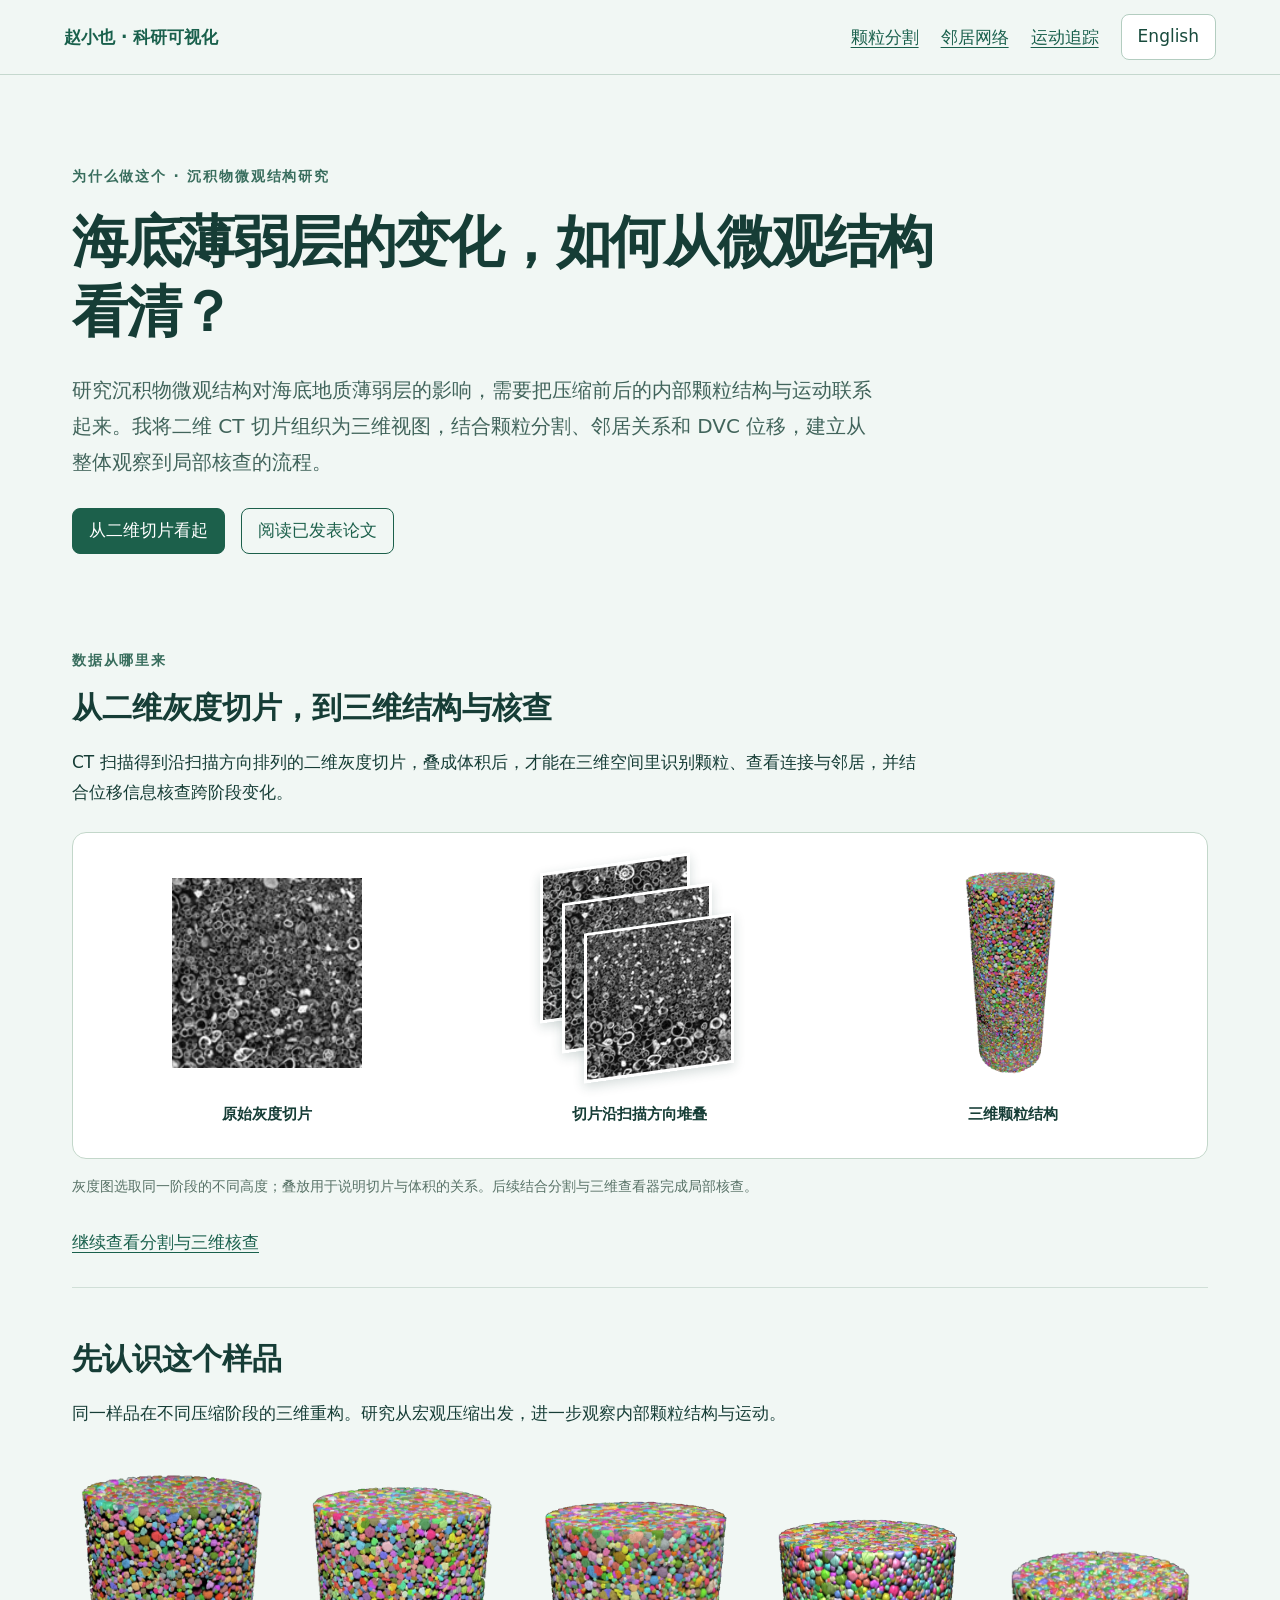
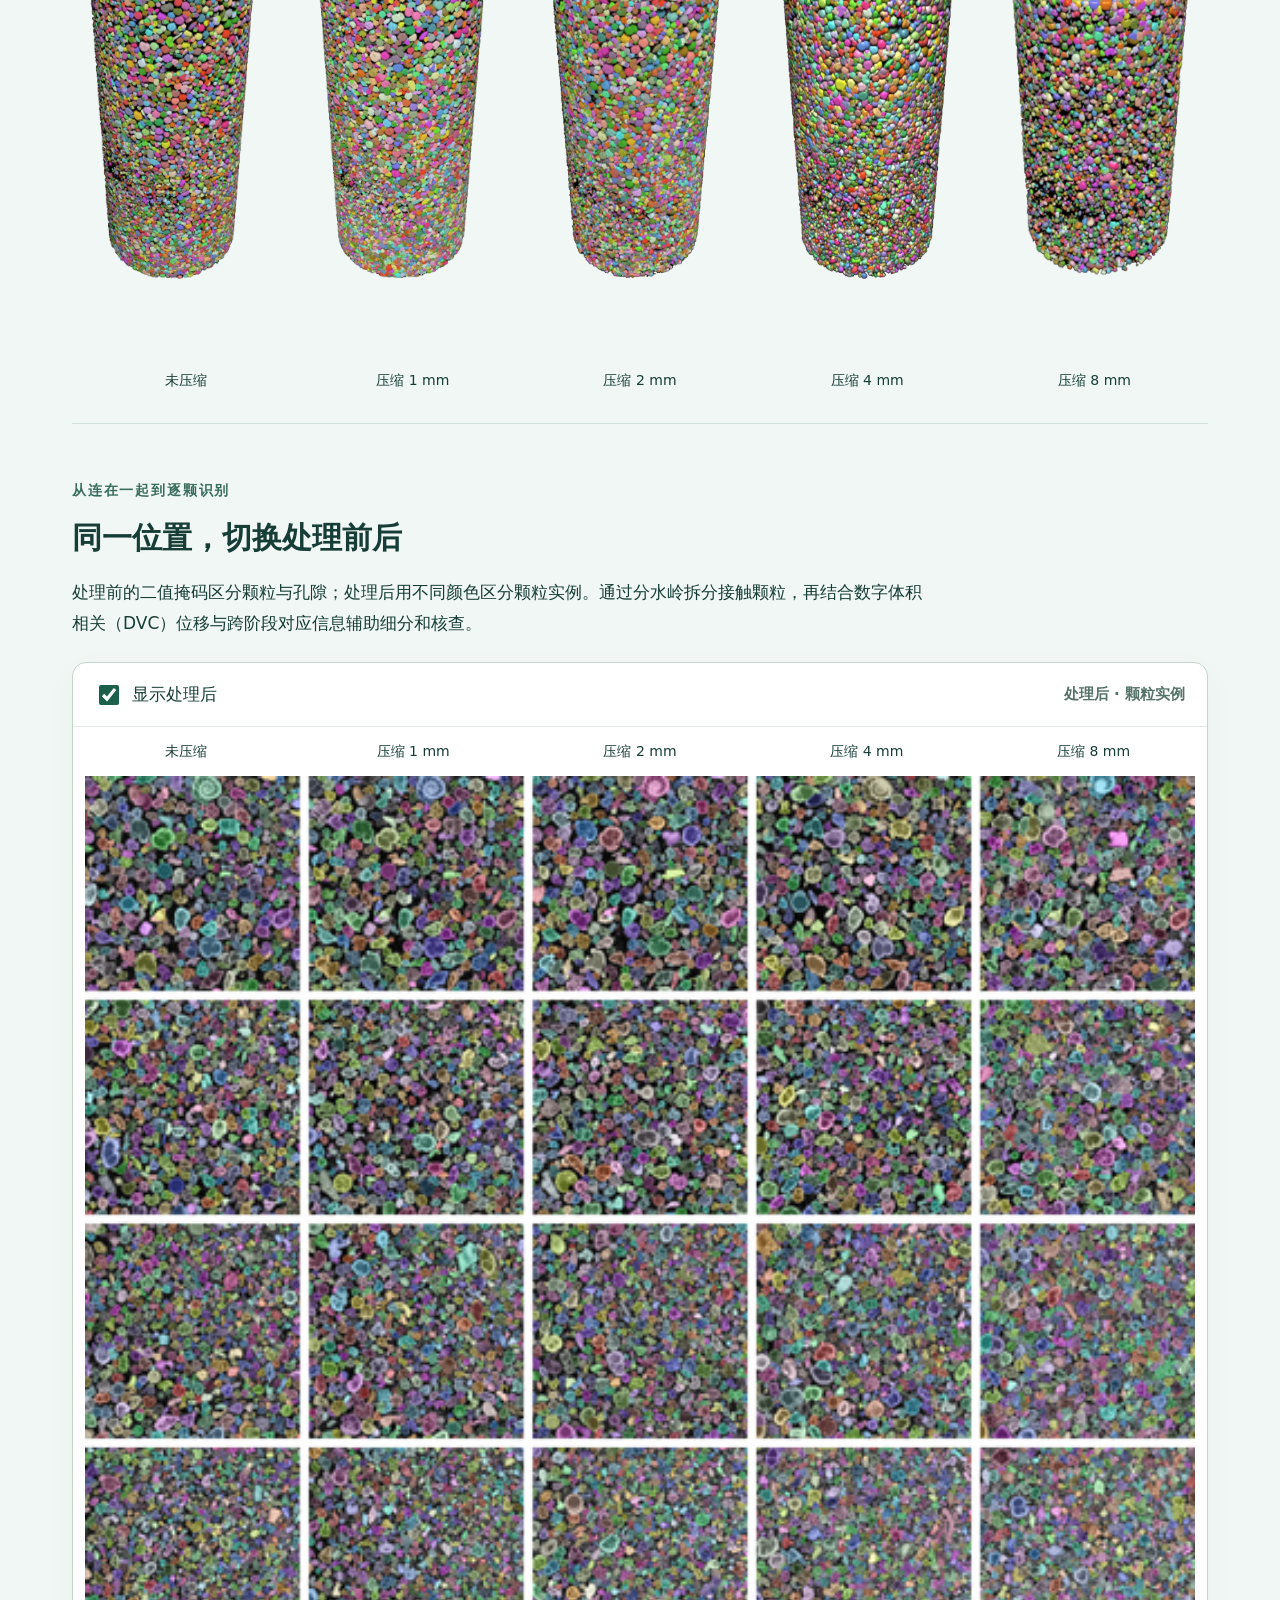
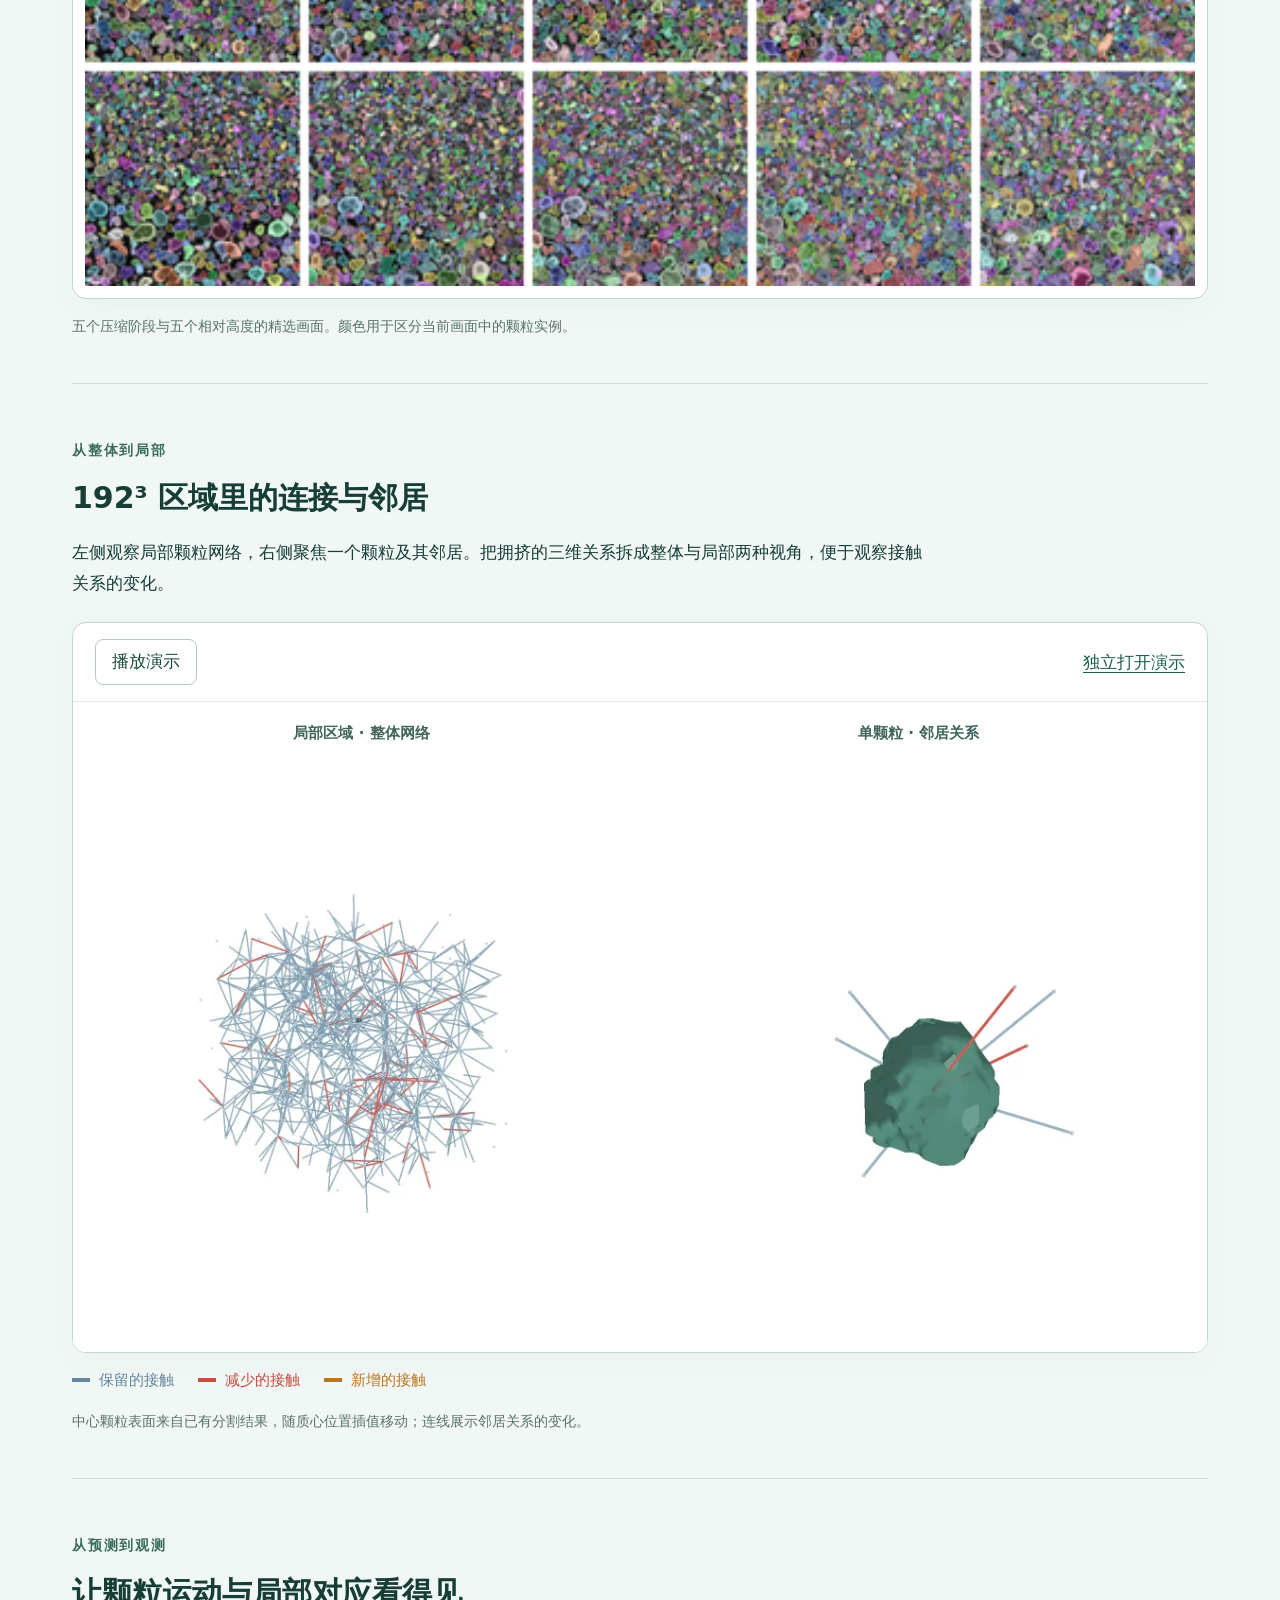
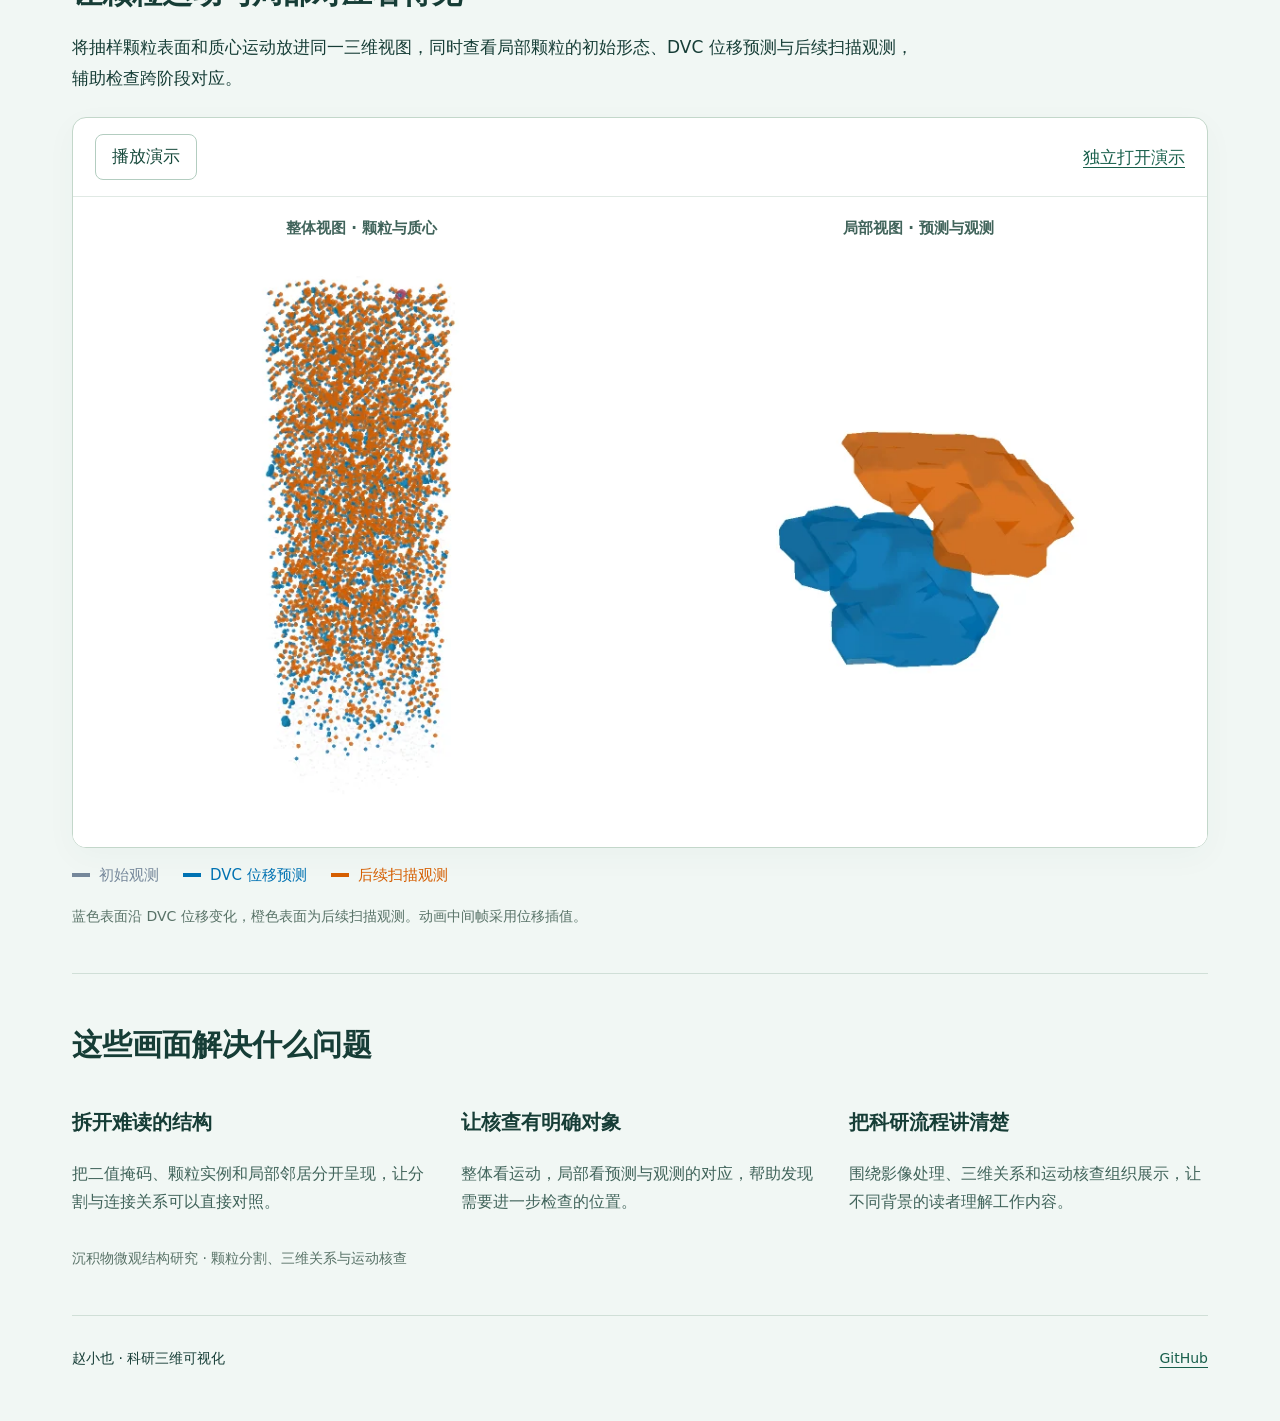
==== commit 1dfdbb55: "Load lightweight stage images before showing the full comparison" ====
--- a/docs/index.html
+++ b/docs/index.html
@@ -1,9 +1,9 @@
-<!doctype html><html lang="zh-CN"><head><meta charset="utf-8"><meta name="viewport" content="width=device-width,initial-scale=1"><meta name="description" content="赵小也的科研三维可视化作品展示：颗粒分割、邻居网络与DVC运动。"><title>科研三维可视化 · 赵小也</title><link rel="stylesheet" href="style.css"></head><body>
+<!doctype html><html lang="zh-CN"><head><meta charset="utf-8"><meta name="viewport" content="width=device-width,initial-scale=1"><meta name="description" content="赵小也的科研三维可视化作品展示：颗粒分割、邻居网络与DVC运动。"><title>科研三维可视化 · 赵小也</title><link rel="stylesheet" href="style.css?v=20261122a"></head><body>
 <nav><a class="brand" href="#" data-t="name"></a><div><a href="#segmentation" data-t="navSeg"></a><a href="#contacts" data-t="navContact"></a><a href="#motion" data-t="navMotion"></a><button id="language" type="button">English</button></div></nav>
 <main><header><p class="eyebrow" data-t="eyebrow"></p><h1 data-t="title"></h1><p class="lead" data-t="lead"></p><div class="actions"><a class="button" href="#from-slices" data-t="start"></a><a class="button secondary" href="https://doi.org/10.1016/j.aiig.2026.100273" target="_blank" rel="noopener" data-t="paper"></a></div></header>
-<section id="from-slices"><div class="section-intro"><p class="eyebrow" data-t="sliceLabel"></p><h2 data-t="sliceTitle"></h2><p data-t="sliceText"></p></div><div class="slice-workflow"><figure><img src="assets/ct-slice-middle.png" data-slice-alt="sliceSingle" alt=""><figcaption data-t="sliceSingle"></figcaption></figure><figure><div class="slice-stack"><img src="assets/ct-slice-top.png" alt=""><img src="assets/ct-slice-middle.png" alt=""><img src="assets/ct-slice-bottom.png" alt=""></div><figcaption data-t="sliceStack"></figcaption></figure><figure><img class="slice-volume" src="assets/stage-0-3d.png" data-slice-alt="sliceVolume" alt=""><figcaption data-t="sliceVolume"></figcaption></figure></div><p class="caption" data-t="sliceCaption"></p><div class="actions"><a href="#segmentation" data-t="sliceCheck"></a></div></section><section class="overview"><h2 data-t="sampleTitle"></h2><p data-t="sampleText"></p><div class="stage-figure"><div class="stage-images" style="aspect-ratio:9774935/4310360"><img class="stage-render" style="left:0.000000%;top:0.000000%;width:18.290209%;height:88.218362%" data-stage-alt="0" src="assets/stage-0-3d.png" alt=""><img class="stage-render" style="left:19.457756%;top:2.388014%;width:18.484767%;height:88.218362%" data-stage-alt="1" src="assets/stage-1-3d.png" alt=""><img class="stage-render" style="left:38.569934%;top:7.070036%;width:24.349031%;height:78.309677%" data-stage-alt="2" src="assets/stage-2-3d.png" alt=""><img class="stage-render" style="left:61.532133%;top:8.992103%;width:17.589058%;height:77.411910%" data-stage-alt="4" src="assets/stage-4-3d.png" alt=""><img class="stage-render" style="left:80.431686%;top:2.388014%;width:19.568314%;height:97.611986%" data-stage-alt="8" src="assets/stage-8-3d.png" alt=""></div><div class="mosaic-head"><span data-t="s0"></span><span data-t="s1"></span><span data-t="s2"></span><span data-t="s4"></span><span data-t="s8"></span></div></div></section>
+<section id="from-slices"><div class="section-intro"><p class="eyebrow" data-t="sliceLabel"></p><h2 data-t="sliceTitle"></h2><p data-t="sliceText"></p></div><div class="slice-workflow"><figure><img src="assets/ct-slice-middle.png" data-slice-alt="sliceSingle" alt=""><figcaption data-t="sliceSingle"></figcaption></figure><figure><div class="slice-stack"><img src="assets/ct-slice-top.png" alt=""><img src="assets/ct-slice-middle.png" alt=""><img src="assets/ct-slice-bottom.png" alt=""></div><figcaption data-t="sliceStack"></figcaption></figure><figure><img class="slice-volume" src="assets/stage-0-3d.webp" data-slice-alt="sliceVolume" alt=""><figcaption data-t="sliceVolume"></figcaption></figure></div><p class="caption" data-t="sliceCaption"></p><div class="actions"><a href="#segmentation" data-t="sliceCheck"></a></div></section><section class="overview"><h2 data-t="sampleTitle"></h2><p data-t="sampleText"></p><div class="stage-figure"><div class="stage-images" style="aspect-ratio:9774935/4310360"><img class="stage-render" style="left:0.000000%;top:0.000000%;width:18.290209%;height:88.218362%" data-stage-alt="0" src="assets/stage-0-3d.webp" alt=""><img class="stage-render" style="left:19.457756%;top:2.388014%;width:18.484767%;height:88.218362%" data-stage-alt="1" src="assets/stage-1-3d.webp" alt=""><img class="stage-render" style="left:38.569934%;top:7.070036%;width:24.349031%;height:78.309677%" data-stage-alt="2" src="assets/stage-2-3d.webp" alt=""><img class="stage-render" style="left:61.532133%;top:8.992103%;width:17.589058%;height:77.411910%" data-stage-alt="4" src="assets/stage-4-3d.webp" alt=""><img class="stage-render" style="left:80.431686%;top:2.388014%;width:19.568314%;height:97.611986%" data-stage-alt="8" src="assets/stage-8-3d.webp" alt=""></div><div class="mosaic-head"><span data-t="s0"></span><span data-t="s1"></span><span data-t="s2"></span><span data-t="s4"></span><span data-t="s8"></span></div></div></section>
 <section id="segmentation"><div class="section-intro"><p class="eyebrow" data-t="segLabel"></p><h2 data-t="segTitle"></h2><p data-t="segText"></p></div><div class="panel"><div class="control"><label><input type="checkbox" id="processed" checked> <span data-t="toggleSeg"></span></label><strong id="segState"></strong></div><div class="mosaic-head"><span data-t="s0"></span><span data-t="s1"></span><span data-t="s2"></span><span data-t="s4"></span><span data-t="s8"></span></div><img id="segImage" class="mosaic" src="assets/segmentation-after.png?v=20261121b" alt=""></div><p class="caption" data-t="segNote"></p></section>
 <section id="contacts"><div class="section-intro"><p class="eyebrow" data-t="contactLabel"></p><h2 data-t="contactTitle"></h2><p data-t="contactText"></p></div><div class="panel"><div class="control"><button data-animation="contacts" data-t="play"></button><a href="viewer.html?demo=contacts" data-t="open"></a></div><div class="view-labels"><strong data-t="network"></strong><strong data-t="neighbors"></strong></div><img id="contactsAnimation" class="animation" src="assets/contacts-poster.webp?v=20261121b" alt=""></div><p class="legend"><span class="retained" data-t="retained"></span><span class="lost" data-t="lost"></span><span class="gained" data-t="gained"></span></p><p class="caption" data-t="contactNote"></p></section>
 <section id="motion"><div class="section-intro"><p class="eyebrow" data-t="motionLabel"></p><h2 data-t="motionTitle"></h2><p data-t="motionText"></p></div><div class="panel"><div class="control"><button data-animation="motion" data-t="play"></button><a href="viewer.html?demo=motion" data-t="open"></a></div><div class="view-labels"><strong data-t="global"></strong><strong data-t="local"></strong></div><img id="motionAnimation" class="animation" src="assets/motion-poster.webp" alt=""></div><p class="legend"><span class="initial" data-t="initial"></span><span class="prediction" data-t="prediction"></span><span class="observed" data-t="observed"></span></p><p class="caption" data-t="motionNote"></p></section>
 <section class="closing"><h2 data-t="valueTitle"></h2><div class="value-grid"><article><h3 data-t="v1"></h3><p data-t="v1Text"></p></article><article><h3 data-t="v2"></h3><p data-t="v2Text"></p></article><article><h3 data-t="v3"></h3><p data-t="v3Text"></p></article></div><p class="caption" data-t="scope"></p></section>
-</main><footer><span data-t="footer"></span><a href="https://github.com/zhaoxiaoye1/ct-visualization-showcase">GitHub</a></footer><script src="app.js?v=20261121d"></script></body></html>+</main><footer><span data-t="footer"></span><a href="https://github.com/zhaoxiaoye1/ct-visualization-showcase">GitHub</a></footer><script src="app.js?v=20261122a"></script></body></html>
--- a/docs/style.css
+++ b/docs/style.css
@@ -1,4 +1,5 @@
 *{box-sizing:border-box}html{scroll-behavior:smooth;scroll-padding-top:90px}body{margin:0;background:#f1f7f4;color:#163d36;font:17px/1.8 system-ui,-apple-system,"Microsoft YaHei",sans-serif}nav{position:sticky;top:0;z-index:2;display:flex;align-items:center;justify-content:space-between;padding:14px max(5vw,20px);border-bottom:1px solid #c5d8ce;background:#f1f7f4f5;backdrop-filter:blur(12px)}nav div{display:flex;gap:22px;align-items:center}a{color:#19604c;text-underline-offset:4px}.brand{text-decoration:none;font-weight:750}.eyebrow{font-size:14px;letter-spacing:.13em;color:#386d5d;font-weight:650}main{max-width:1200px;padding:0 32px;margin:auto}header{max-width:900px;padding:75px 0 40px}h1{font-size:clamp(36px,4.4vw,60px);line-height:1.25;letter-spacing:-.04em;margin:18px 0 24px}h2{font-size:30px;line-height:1.4;margin:10px 0 18px}h3{font-size:20px}p{margin:14px 0;max-width:920px}.lead{font-size:20px;color:#41645b;max-width:800px}section{padding:40px 0 30px;border-bottom:1px solid #d0dfd7}.section-intro{max-width:850px;margin-bottom:24px}.actions,.control{display:flex;gap:16px;align-items:center;flex-wrap:wrap}.actions{margin-top:28px}button,.button{font:inherit;line-height:1.4;cursor:pointer;border:1px solid #b3cdc0;border-radius:8px;padding:10px 16px;color:#174a3c;background:white;text-decoration:none}.button{background:#1c604b;color:white;border-color:#1c604b}.secondary{background:transparent;color:#1c604b}.panel{border:1px solid #c3d7ca;background:white;border-radius:14px;overflow:hidden;box-shadow:0 9px 32px #1c604b09}.control{padding:16px 22px;border-bottom:1px solid #e0e9e4;justify-content:space-between}.control label{display:flex;align-items:center;gap:10px}.control input{width:20px;height:20px;accent-color:#1c604b}.control strong{font-size:15px;color:#557369}.stages{display:grid;grid-template-columns:repeat(5,1fr);gap:14px;margin:24px 0 12px}.stages figure{margin:0;display:flex;flex-direction:column;justify-content:flex-end}.stages img{width:100%;height:270px;object-fit:contain}.stages figcaption{text-align:center;font-size:15px}.mosaic{display:block;width:100%;height:auto}.animation{display:block;width:100%;aspect-ratio:1200/640;object-fit:contain;background:white}.view-labels{display:grid;grid-template-columns:1fr 1fr;text-align:center;padding:18px 10px 0;font-size:15px;color:#41645b}.caption{font-size:14px;line-height:1.7;color:#587267;margin-top:16px}.legend{display:flex;gap:24px;flex-wrap:wrap;font-size:15px}.legend span:before{content:"";display:inline-block;width:18px;height:4px;margin-right:9px;vertical-align:middle;background:currentColor}.retained{color:#63869d}.lost{color:#c94c40}.gained{color:#bb761f}.initial{color:#75879a}.prediction{color:#0072b2}.observed{color:#d55e00}.value-grid{display:grid;grid-template-columns:repeat(3,1fr);gap:30px}.value-grid p{color:#41645b;font-size:16px}footer{max-width:1200px;margin:auto;padding:30px 32px 50px;display:flex;justify-content:space-between;font-size:14px}button:focus-visible,a:focus-visible,input:focus-visible{outline:3px solid #e0a73c;outline-offset:4px}.viewer main{max-width:1450px}.viewer header{padding:25px 0 10px}.viewer h1{font-size:32px}.viewer section{padding-top:0}@media(max-width:700px){body{font-size:16px}nav{align-items:flex-start;gap:16px}nav div{gap:12px;flex-wrap:wrap;justify-content:flex-end;font-size:14px}nav div a{display:none}main{padding:0 18px}header{padding-top:42px}h2{font-size:25px}.lead{font-size:18px}.stages{gap:5px}.stages img{height:150px}.stages figcaption{font-size:12px}.value-grid{grid-template-columns:1fr;gap:4px}.view-labels{font-size:12px;padding-top:12px}.legend{gap:12px}.control{padding:12px;gap:10px}footer{padding:24px 18px}.control strong{font-size:13px}}@media(prefers-reduced-motion:reduce){html{scroll-behavior:auto}}
 .mosaic-head{display:grid;grid-template-columns:repeat(5,1fr);text-align:center;font-size:14px;padding:12px 0}.mosaic{padding:0 12px 12px}@media(max-width:700px){.mosaic-head{font-size:11px}}
 .stage-figure{margin-top:28px}.stage-images{position:relative;width:100%}.stage-render{position:absolute;object-fit:contain}.stage-figure>.mosaic-head{padding:10px 0 0}
-.slice-workflow{display:grid;grid-template-columns:repeat(3,1fr);gap:24px;border:1px solid #c3d7ca;border-radius:14px;padding:30px 20px;background:#fff}.slice-workflow figure{margin:0;text-align:center;display:flex;flex-direction:column;align-items:center;justify-content:flex-end}.slice-workflow figure>img{width:190px;height:220px;object-fit:contain;image-rendering:auto}.slice-workflow img.slice-volume{width:150px;height:220px}.slice-workflow figcaption{font-size:15px;font-weight:650;margin-top:18px}.slice-stack{position:relative;width:200px;height:220px}.slice-stack img{position:absolute;width:150px;height:150px;border:3px solid #fff;box-shadow:0 4px 12px #173d362e;transform:skewY(-8deg)}.slice-stack img:nth-child(1){left:0;top:0}.slice-stack img:nth-child(2){left:22px;top:30px}.slice-stack img:nth-child(3){left:44px;top:60px}@media(max-width:700px){.slice-workflow{grid-template-columns:1fr;gap:28px}.slice-workflow figure>img{height:180px}.slice-workflow img.slice-volume{height:210px}.slice-stack{height:220px}}+.slice-workflow{display:grid;grid-template-columns:repeat(3,1fr);gap:24px;border:1px solid #c3d7ca;border-radius:14px;padding:30px 20px;background:#fff}.slice-workflow figure{margin:0;text-align:center;display:flex;flex-direction:column;align-items:center;justify-content:flex-end}.slice-workflow figure>img{width:190px;height:220px;object-fit:contain;image-rendering:auto}.slice-workflow img.slice-volume{width:150px;height:220px}.slice-workflow figcaption{font-size:15px;font-weight:650;margin-top:18px}.slice-stack{position:relative;width:200px;height:220px}.slice-stack img{position:absolute;width:150px;height:150px;border:3px solid #fff;box-shadow:0 4px 12px #173d362e;transform:skewY(-8deg)}.slice-stack img:nth-child(1){left:0;top:0}.slice-stack img:nth-child(2){left:22px;top:30px}.slice-stack img:nth-child(3){left:44px;top:60px}@media(max-width:700px){.slice-workflow{grid-template-columns:1fr;gap:28px}.slice-workflow figure>img{height:180px}.slice-workflow img.slice-volume{height:210px}.slice-stack{height:220px}}
+.stage-images{visibility:hidden;overflow:visible}.stage-images[data-ready="true"]{visibility:visible}.stage-render{display:block}
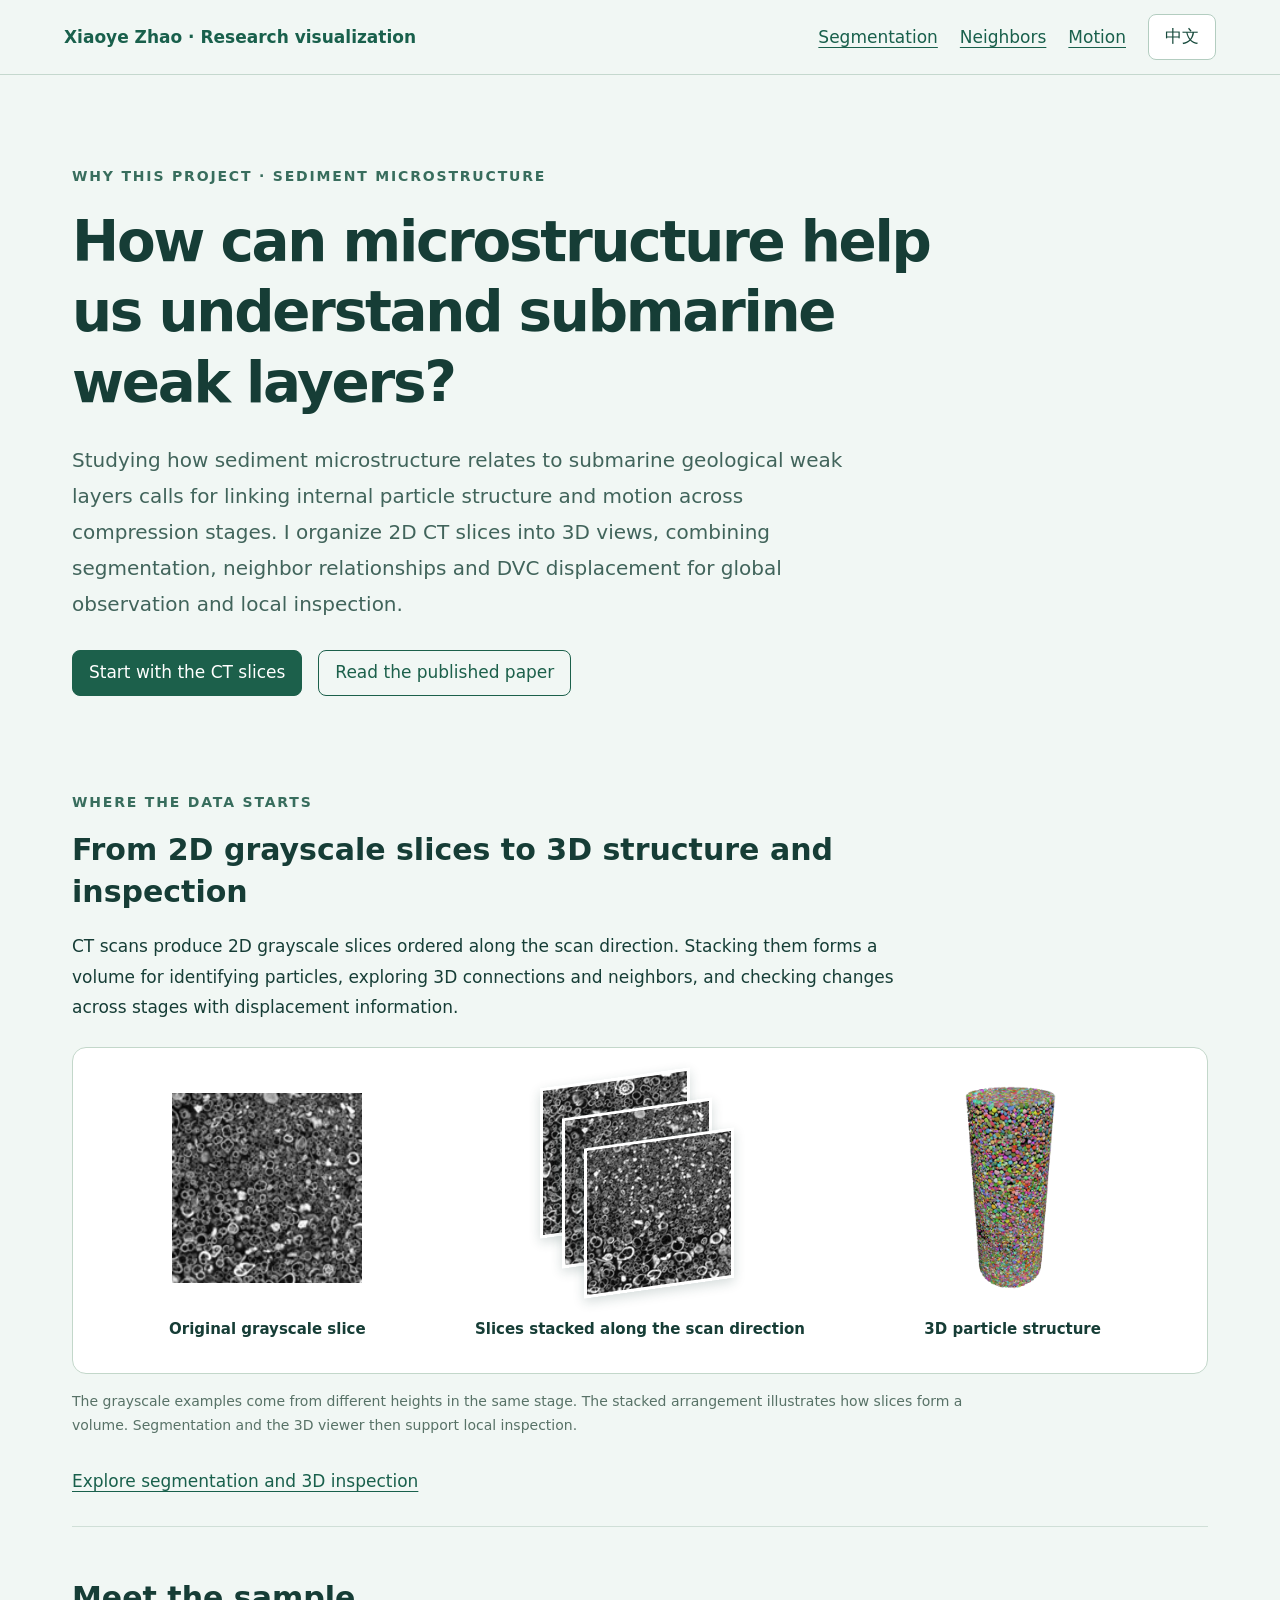
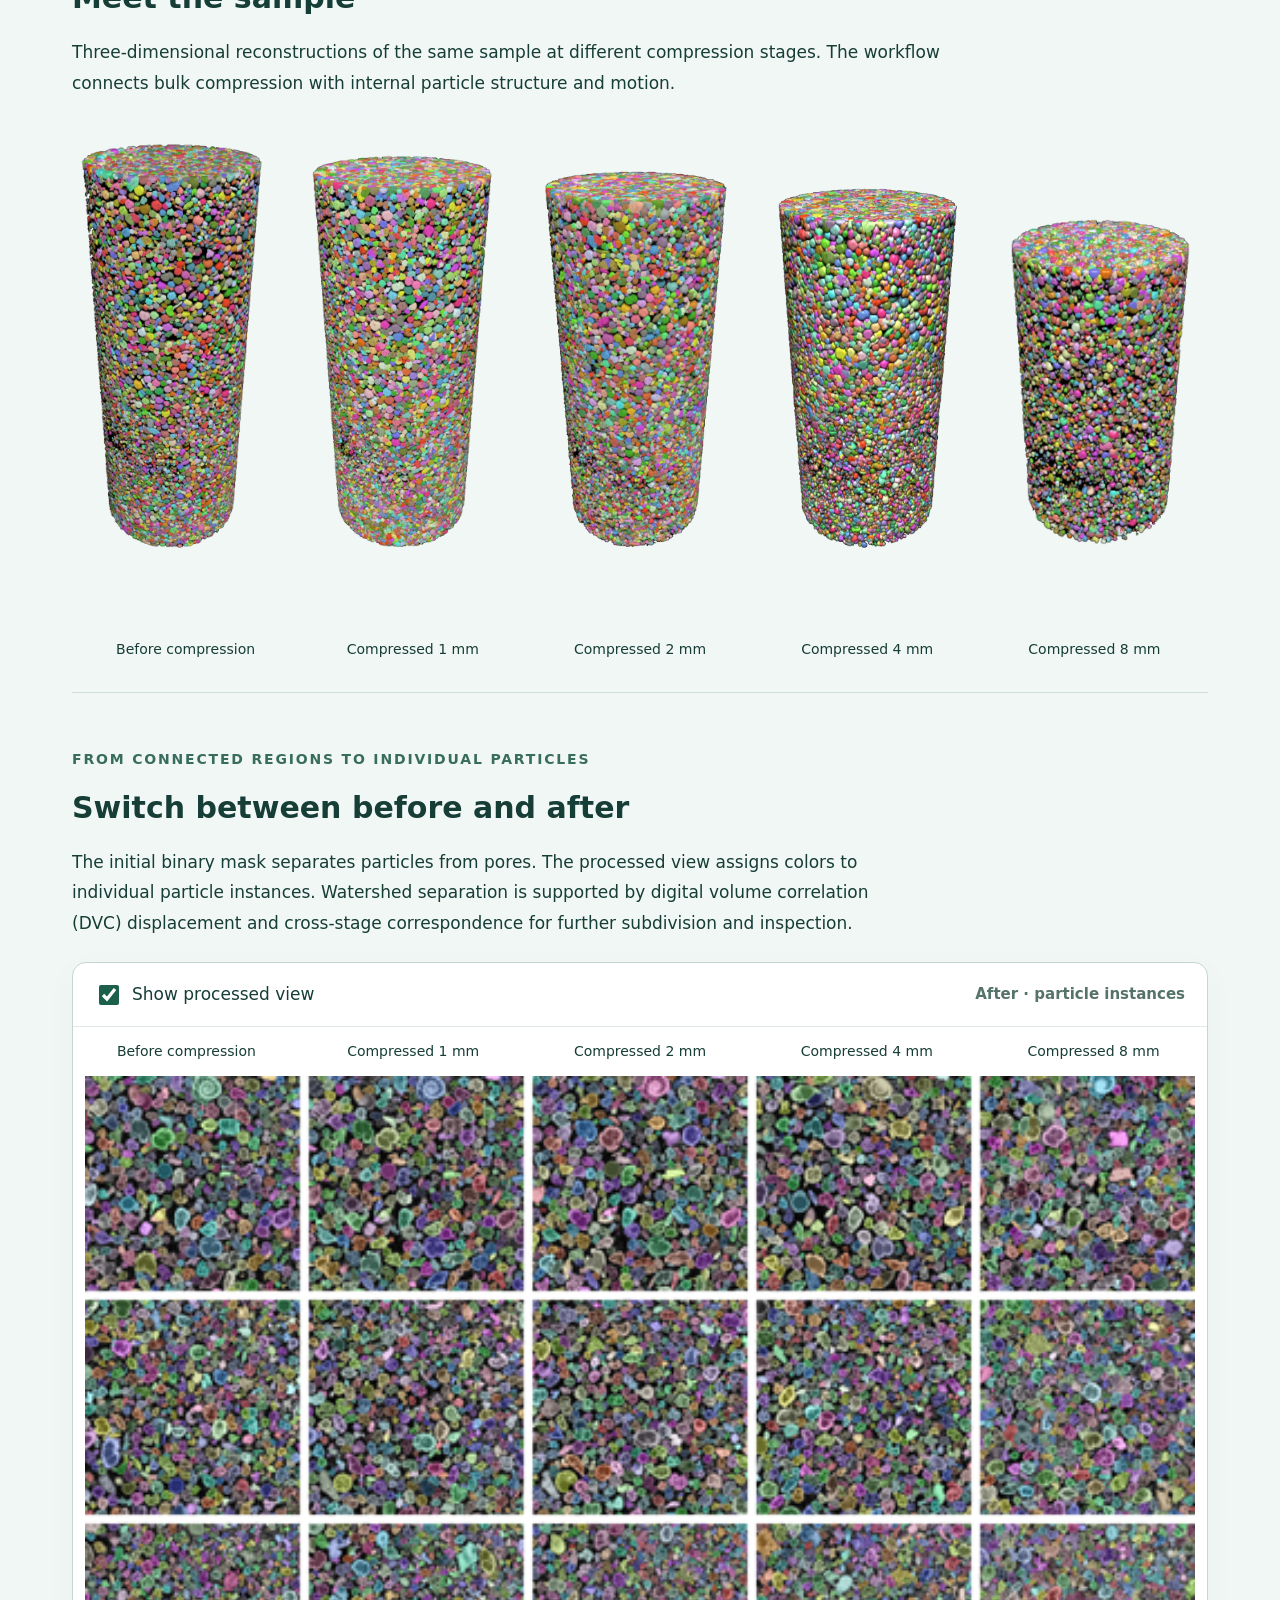
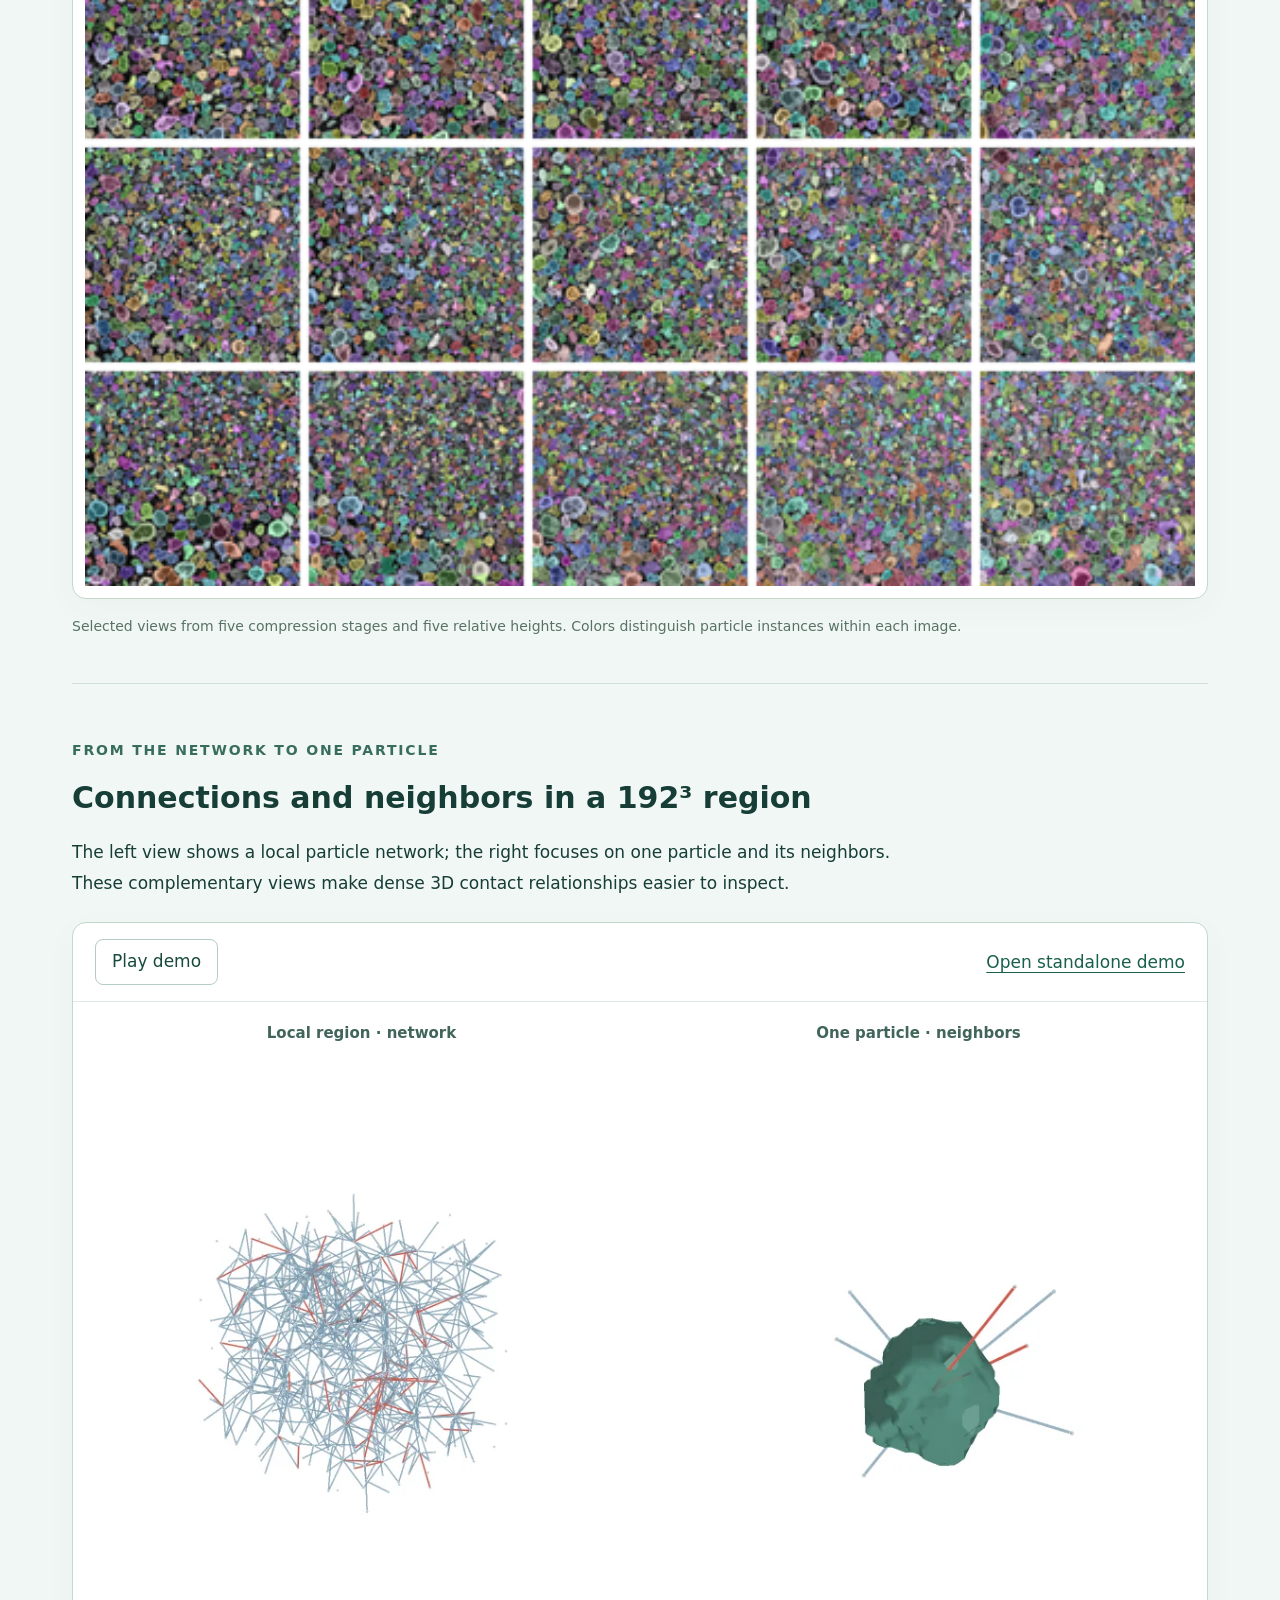
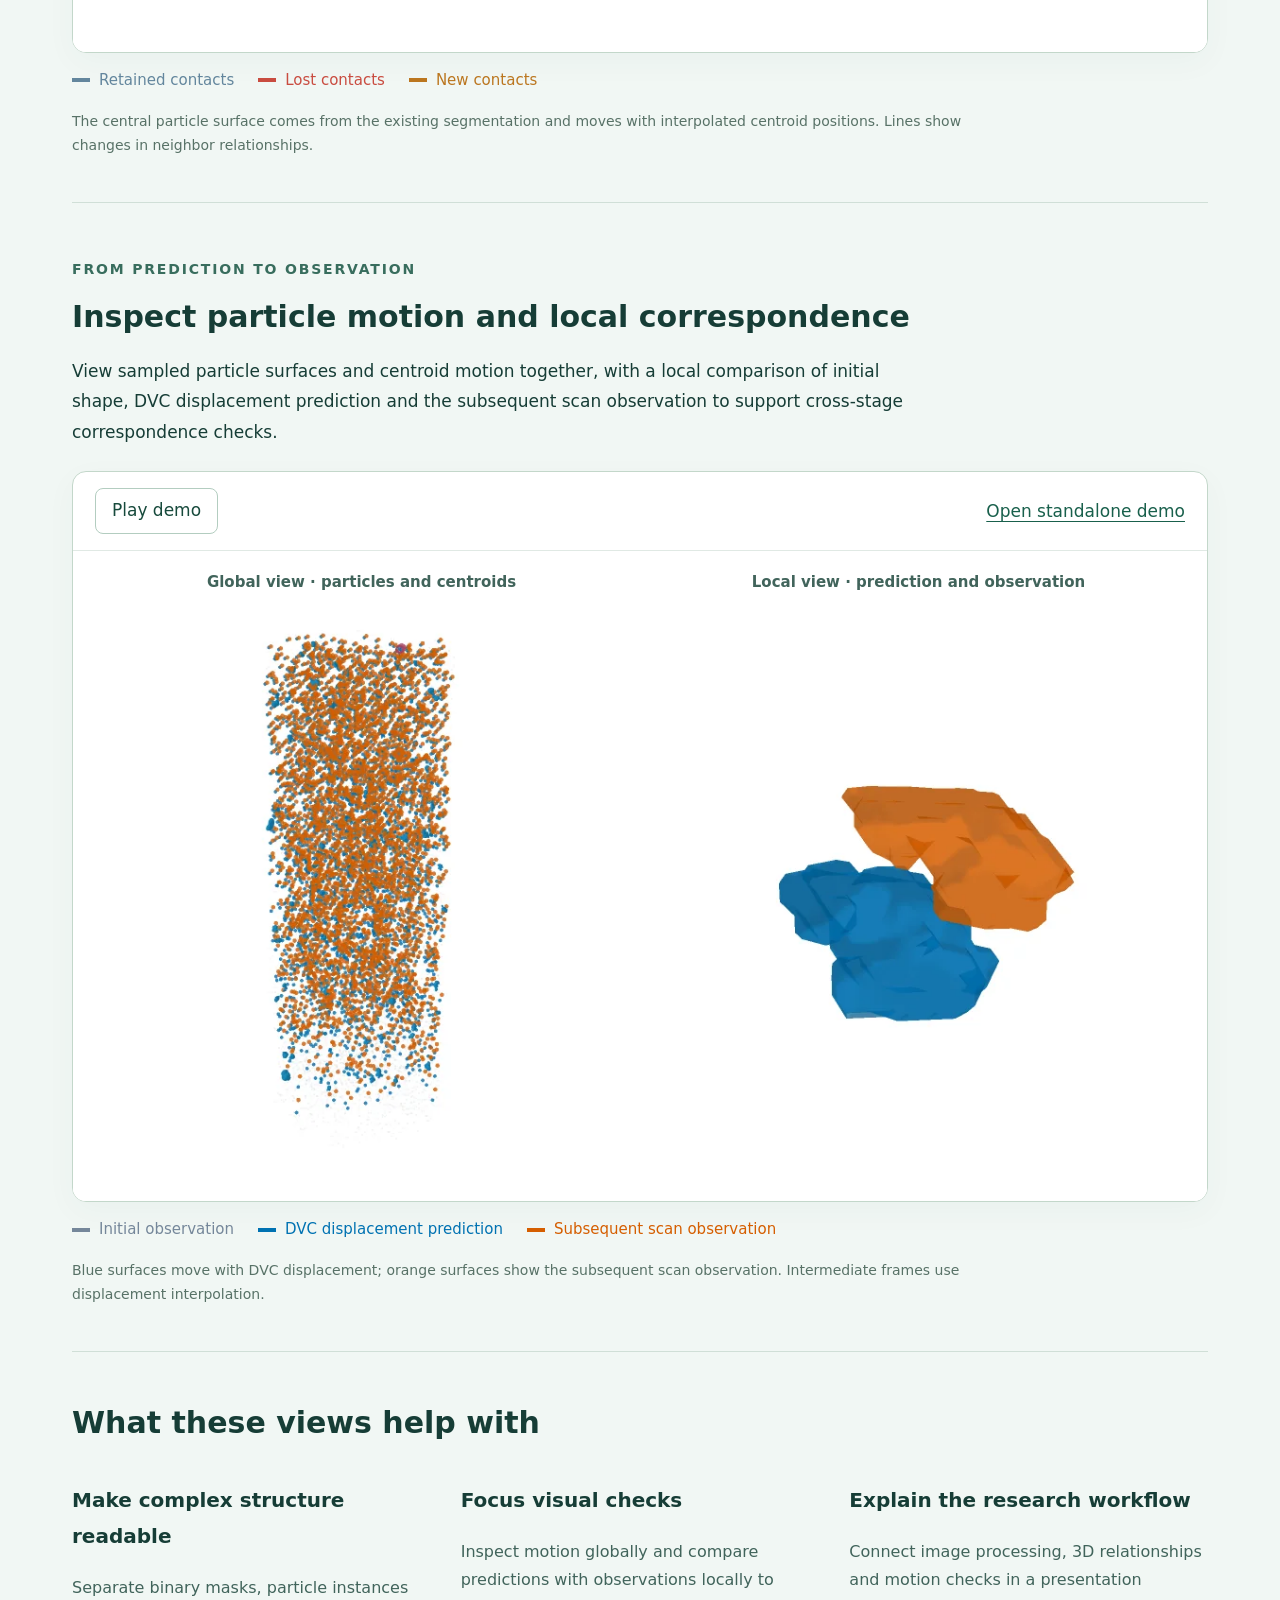
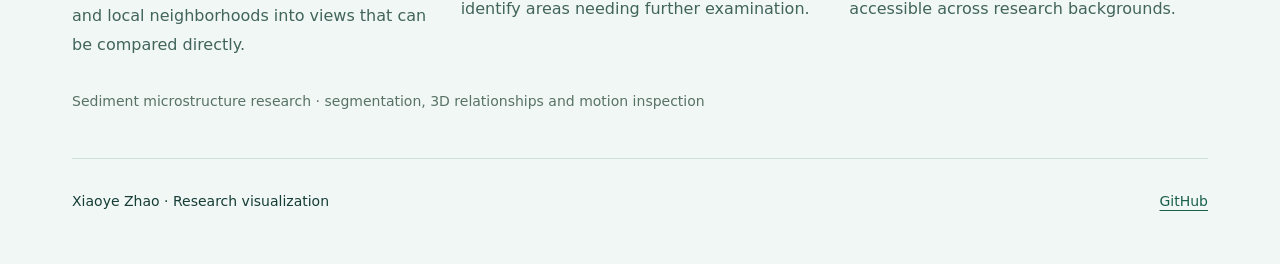
==== commit 729f09a6: "Default research showcase to English with Chinese switch" ====
--- a/docs/index.html
+++ b/docs/index.html
@@ -1,4 +1,4 @@
-<!doctype html><html lang="zh-CN"><head><meta charset="utf-8"><meta name="viewport" content="width=device-width,initial-scale=1"><meta name="description" content="赵小也的科研三维可视化作品展示：颗粒分割、邻居网络与DVC运动。"><title>科研三维可视化 · 赵小也</title><link rel="stylesheet" href="style.css?v=20261122a"></head><body>
+<!doctype html><html lang="en"><head><meta charset="utf-8"><meta name="viewport" content="width=device-width,initial-scale=1"><meta name="description" content="赵小也的科研三维可视化作品展示：颗粒分割、邻居网络与DVC运动。"><title>科研三维可视化 · 赵小也</title><link rel="stylesheet" href="style.css?v=20261122a"></head><body>
 <nav><a class="brand" href="#" data-t="name"></a><div><a href="#segmentation" data-t="navSeg"></a><a href="#contacts" data-t="navContact"></a><a href="#motion" data-t="navMotion"></a><button id="language" type="button">English</button></div></nav>
 <main><header><p class="eyebrow" data-t="eyebrow"></p><h1 data-t="title"></h1><p class="lead" data-t="lead"></p><div class="actions"><a class="button" href="#from-slices" data-t="start"></a><a class="button secondary" href="https://doi.org/10.1016/j.aiig.2026.100273" target="_blank" rel="noopener" data-t="paper"></a></div></header>
 <section id="from-slices"><div class="section-intro"><p class="eyebrow" data-t="sliceLabel"></p><h2 data-t="sliceTitle"></h2><p data-t="sliceText"></p></div><div class="slice-workflow"><figure><img src="assets/ct-slice-middle.png" data-slice-alt="sliceSingle" alt=""><figcaption data-t="sliceSingle"></figcaption></figure><figure><div class="slice-stack"><img src="assets/ct-slice-top.png" alt=""><img src="assets/ct-slice-middle.png" alt=""><img src="assets/ct-slice-bottom.png" alt=""></div><figcaption data-t="sliceStack"></figcaption></figure><figure><img class="slice-volume" src="assets/stage-0-3d.webp" data-slice-alt="sliceVolume" alt=""><figcaption data-t="sliceVolume"></figcaption></figure></div><p class="caption" data-t="sliceCaption"></p><div class="actions"><a href="#segmentation" data-t="sliceCheck"></a></div></section><section class="overview"><h2 data-t="sampleTitle"></h2><p data-t="sampleText"></p><div class="stage-figure"><div class="stage-images" style="aspect-ratio:9774935/4310360"><img class="stage-render" style="left:0.000000%;top:0.000000%;width:18.290209%;height:88.218362%" data-stage-alt="0" src="assets/stage-0-3d.webp" alt=""><img class="stage-render" style="left:19.457756%;top:2.388014%;width:18.484767%;height:88.218362%" data-stage-alt="1" src="assets/stage-1-3d.webp" alt=""><img class="stage-render" style="left:38.569934%;top:7.070036%;width:24.349031%;height:78.309677%" data-stage-alt="2" src="assets/stage-2-3d.webp" alt=""><img class="stage-render" style="left:61.532133%;top:8.992103%;width:17.589058%;height:77.411910%" data-stage-alt="4" src="assets/stage-4-3d.webp" alt=""><img class="stage-render" style="left:80.431686%;top:2.388014%;width:19.568314%;height:97.611986%" data-stage-alt="8" src="assets/stage-8-3d.webp" alt=""></div><div class="mosaic-head"><span data-t="s0"></span><span data-t="s1"></span><span data-t="s2"></span><span data-t="s4"></span><span data-t="s8"></span></div></div></section>
@@ -6,4 +6,4 @@
 <section id="contacts"><div class="section-intro"><p class="eyebrow" data-t="contactLabel"></p><h2 data-t="contactTitle"></h2><p data-t="contactText"></p></div><div class="panel"><div class="control"><button data-animation="contacts" data-t="play"></button><a href="viewer.html?demo=contacts" data-t="open"></a></div><div class="view-labels"><strong data-t="network"></strong><strong data-t="neighbors"></strong></div><img id="contactsAnimation" class="animation" src="assets/contacts-poster.webp?v=20261121b" alt=""></div><p class="legend"><span class="retained" data-t="retained"></span><span class="lost" data-t="lost"></span><span class="gained" data-t="gained"></span></p><p class="caption" data-t="contactNote"></p></section>
 <section id="motion"><div class="section-intro"><p class="eyebrow" data-t="motionLabel"></p><h2 data-t="motionTitle"></h2><p data-t="motionText"></p></div><div class="panel"><div class="control"><button data-animation="motion" data-t="play"></button><a href="viewer.html?demo=motion" data-t="open"></a></div><div class="view-labels"><strong data-t="global"></strong><strong data-t="local"></strong></div><img id="motionAnimation" class="animation" src="assets/motion-poster.webp" alt=""></div><p class="legend"><span class="initial" data-t="initial"></span><span class="prediction" data-t="prediction"></span><span class="observed" data-t="observed"></span></p><p class="caption" data-t="motionNote"></p></section>
 <section class="closing"><h2 data-t="valueTitle"></h2><div class="value-grid"><article><h3 data-t="v1"></h3><p data-t="v1Text"></p></article><article><h3 data-t="v2"></h3><p data-t="v2Text"></p></article><article><h3 data-t="v3"></h3><p data-t="v3Text"></p></article></div><p class="caption" data-t="scope"></p></section>
-</main><footer><span data-t="footer"></span><a href="https://github.com/zhaoxiaoye1/ct-visualization-showcase">GitHub</a></footer><script src="app.js?v=20261122a"></script></body></html>+</main><footer><span data-t="footer"></span><a href="https://github.com/zhaoxiaoye1/ct-visualization-showcase">GitHub</a></footer><script src="app.js?v=20261126en"></script></body></html>
